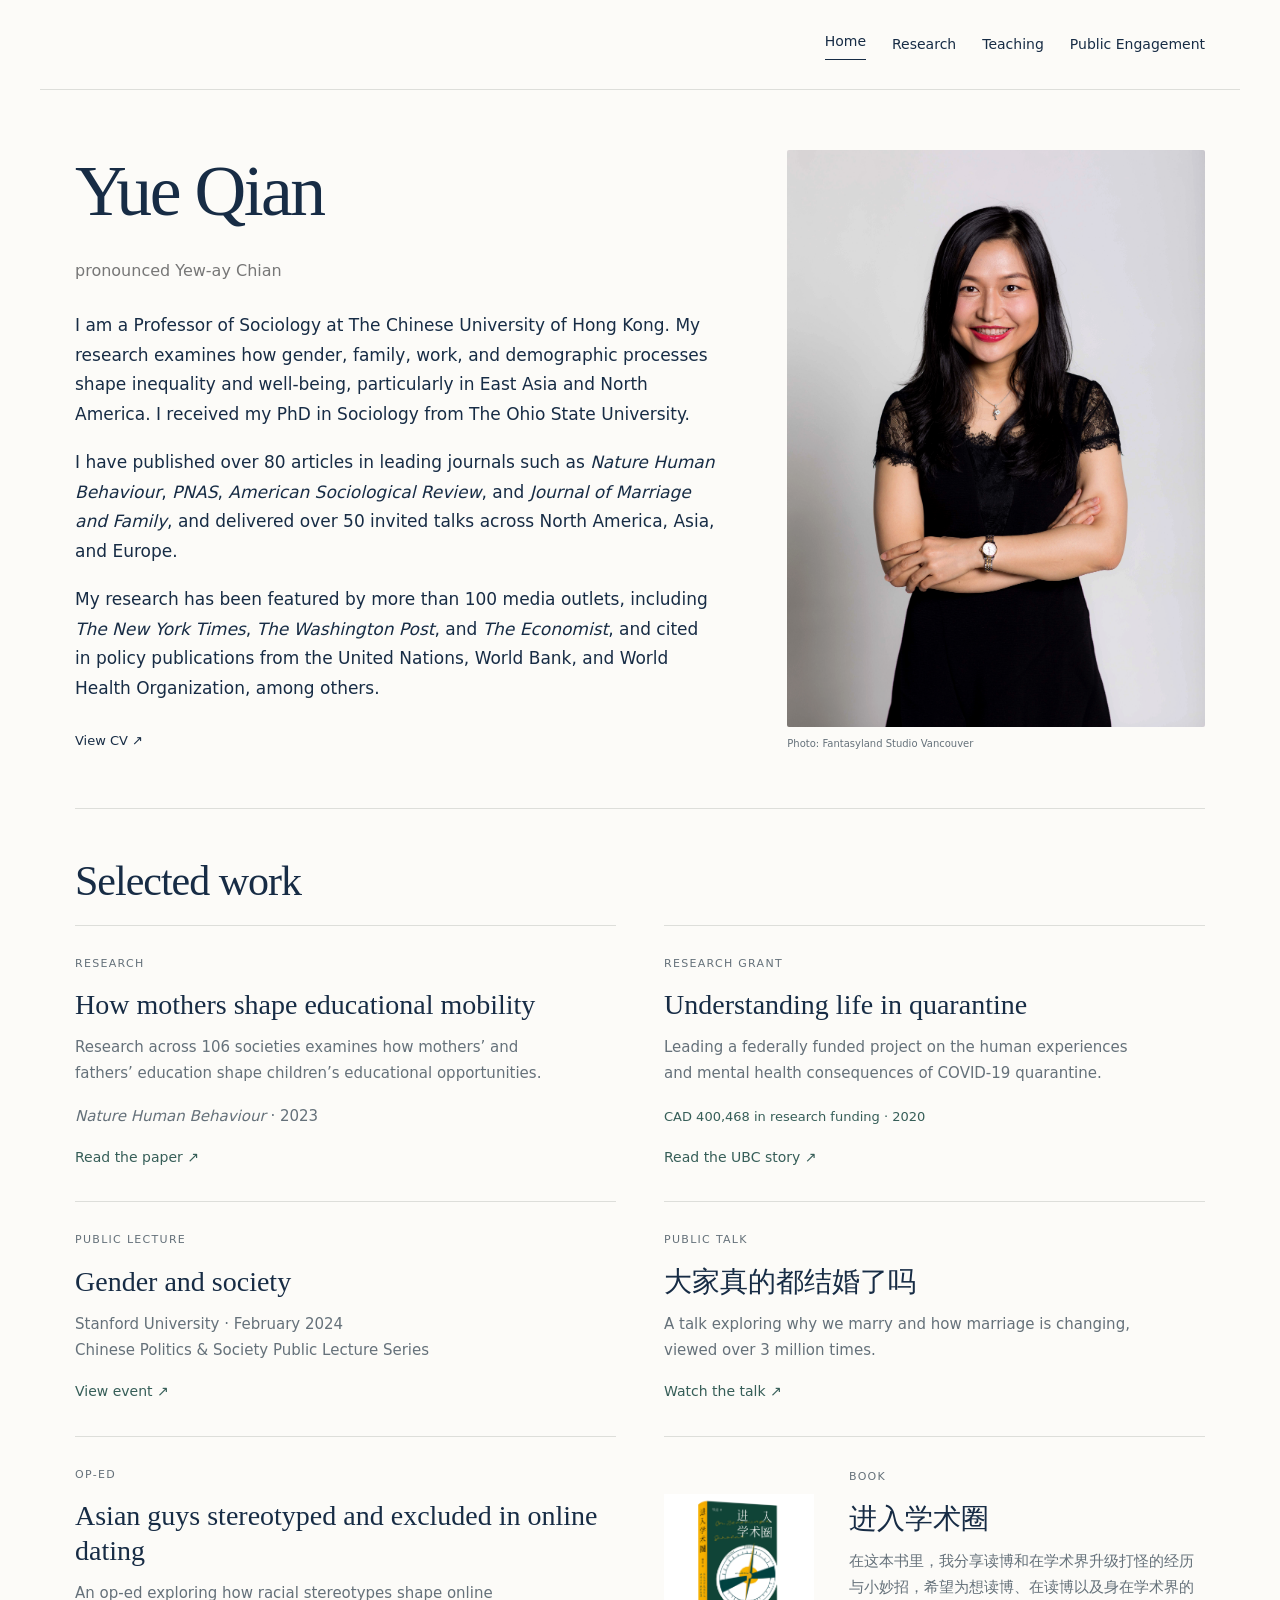
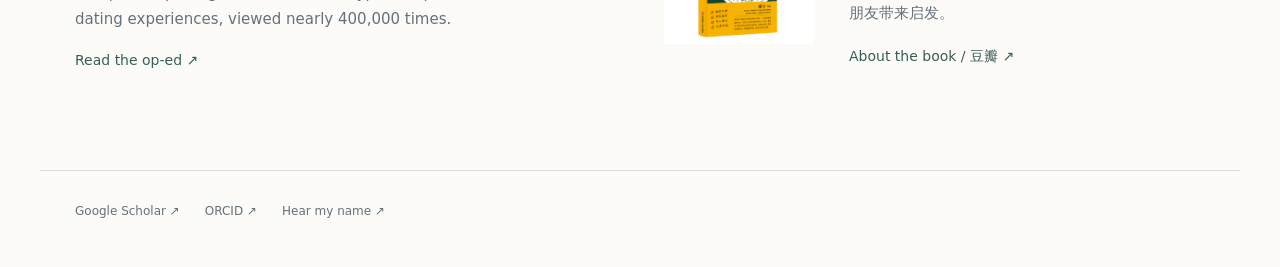
==== index.html @ 0d5edf62 "Change CV link label to View CV" ====
<!doctype html><html lang="en"><head><meta charset="utf-8"><meta name="viewport" content="width=device-width,initial-scale=1"><meta name="description" content="Yue Qian, sociologist at The Chinese University of Hong Kong. Research on gender, family, work, inequality, and well-being."><title>Home · Yue Qian</title><link rel="stylesheet" href="assets/css/style.css?v=20261008-nav"><style>
.hero{padding-top:60px;gap:65px;align-items:start}.landing-bio{font-size:17px;line-height:1.8}.landing-bio .career{color:var(--muted);font-size:15px}.hero .portrait img{height:440px;object-fit:cover;object-position:center 25%}.selected-work{border-top:1px solid var(--line);padding:48px 0 65px}.selected-work>h2{margin-bottom:35px}.work-grid{display:grid;grid-template-columns:1fr 1fr;gap:0 48px}.work{padding:28px 0 32px;border-top:1px solid var(--line);display:flex;flex-direction:column;align-items:start}.work h3{font-size:28px;line-height:1.25;margin:0 0 12px}.work h3 a{text-decoration:none}.work p{color:var(--muted);font-size:15px;max-width:470px;margin-bottom:16px}.work .kind{font-size:11px;letter-spacing:1.3px;text-transform:uppercase;margin-bottom:14px}.work .reach{color:var(--accent);font-size:13px;margin-top:auto;margin-bottom:12px}.work .work-link{font-size:14px;color:var(--accent);text-decoration:none;margin-top:auto}.stanford-photo{width:100%;height:230px;object-fit:cover;object-position:center 35%;margin:0 0 22px}.work-book{grid-column:auto;display:grid;grid-template-columns:150px 1fr;gap:35px;align-items:center}.work-book img{width:150px;height:190px;object-fit:contain}.version-note{font-size:12px;color:var(--muted);margin-bottom:35px}.version-note a{color:var(--accent)}@media(max-width:600px){.work-grid{grid-template-columns:1fr}.work-book{grid-template-columns:100px 1fr;gap:22px}.work-book img{width:100px;height:150px}.hero .portrait img{height:400px}.work h3{font-size:25px}}
/* Align the portrait with the complete introduction on desktop. */
@media(min-width:701px){.hero{align-items:stretch}.hero>div{padding-top:0}.hero h1{margin-top:0}.hero .portrait{display:flex;flex-direction:column;min-height:0}.hero .portrait img{flex:1 1 0;height:0;min-height:440px;max-height:none;width:100%;object-fit:cover;object-position:center 25%}.hero .portrait figcaption{flex:none}}
@media(max-width:700px){.hero{grid-template-columns:1fr;gap:30px}.hero .portrait{max-width:350px}.hero .portrait img{height:auto;max-height:440px;object-fit:cover}}
</style><style>h2.section-title{font-family:Georgia,'Times New Roman',serif;font-weight:400;font-size:clamp(30px,3.3vw,42px)!important;line-height:1.15!important;letter-spacing:-1px;margin:0 0 20px!important;text-transform:none}</style><style>main h1.page-title{font-family:Georgia,'Times New Roman',serif!important;font-weight:400!important;font-size:clamp(46px,5.6vw,78px)!important;line-height:1.15!important;letter-spacing:-2.5px!important;margin:0 0 25px!important}@media(max-width:640px){main h1.page-title{font-size:47px!important;letter-spacing:-1.5px!important}}</style></head><body><a class="skip" href="#main">Skip to content</a><header class="home-header"><nav aria-label="Main navigation"><a href="index.html" aria-current="page">Home</a><a href="research.html">Research</a><a href="teaching.html">Teaching</a><a href="public-sociology.html">Public Engagement</a></nav></header><main id="main"><section class="hero"><div><h1 class="page-title">Yue Qian</h1><p style="color:#777;font-size:1rem;margin-top:0;margin-bottom:1.5rem;">pronounced Yew-ay Chian</p><div class="landing-bio"><p>I am a Professor of Sociology at The Chinese University of Hong Kong. My research examines how gender, family, work, and demographic processes shape inequality and well-being, particularly in East Asia and North America. I received my PhD in Sociology from The Ohio State University.</p><p>I have published over 80 articles in leading journals such as <em>Nature Human Behaviour</em>, <em>PNAS</em>, <em>American Sociological Review</em>, and <em>Journal of Marriage and Family</em>, and delivered over 50 invited talks across North America, Asia, and Europe.</p><p>My research has been featured by more than 100 media outlets, including <em>The New York Times</em>, <em>The Washington Post</em>, and <em>The Economist</em>, and cited in policy publications from the United Nations, World Bank, and World Health Organization, among others.</p></div><div class="profile-links"><a href="assets/documents/cv.pdf?v=ddb2f9f8635e">View CV ↗</a></div></div><figure class="portrait"><img src="assets/images/profile/portrait.jpg?v=20261008" width="500" height="700" alt="Portrait of Yue Qian"><figcaption>Photo: Fantasyland Studio Vancouver</figcaption></figure></section><section class="selected-work" aria-labelledby="selected-work-title"><h2 id="selected-work-title" class="section-title">Selected work</h2><div class="work-grid"><article class="work"><p class="kind">Research</p><h3><a href="https://www.nature.com/articles/s41562-023-01545-5">How mothers shape educational mobility</a></h3><p>Research across 106 societies examines how mothers’ and fathers’ education shape children’s educational opportunities.</p><p><em>Nature Human Behaviour</em> · 2023</p><a class="work-link" href="https://www.nature.com/articles/s41562-023-01545-5">Read the paper ↗</a></article><article class="work"><p class="kind">Research grant</p><h3>Understanding life in quarantine</h3><p>Leading a federally funded project on the human experiences and mental health consequences of COVID-19 quarantine.</p><p class="reach">CAD 400,468 in research funding · 2020</p><a class="work-link" href="https://news.ubc.ca/2020/03/ubc-researchers-get-funding-to-help-in-global-response-to-covid-19/">Read the UBC story ↗</a></article><article class="work"><p class="kind">Public lecture</p><h3>Gender and society</h3><p>Stanford University · February 2024<br>Chinese Politics &amp; Society Public Lecture Series</p><a class="work-link" href="https://sccei.fsi.stanford.edu/events/gender-and-society-part-chinese-politics-society-public-lecture-series">View event ↗</a></article><article class="work"><p class="kind">Public talk</p><h3 lang="zh">大家真的都结婚了吗</h3><p>A talk exploring why we marry and how marriage is changing, viewed over 3 million times.</p><a class="work-link" href="https://v.qq.com/x/page/u06420a0l9p.html">Watch the talk ↗</a></article><article class="work"><p class="kind">Op-ed</p><h3><a href="https://theconversation.com/asian-guys-stereotyped-and-excluded-in-online-dating-130855">Asian guys stereotyped and excluded in online dating</a></h3><p>An op-ed exploring how racial stereotypes shape online dating experiences, viewed nearly 400,000 times.</p><a class="work-link" href="https://theconversation.com/asian-guys-stereotyped-and-excluded-in-online-dating-130855">Read the op-ed ↗</a></article><article class="work work-book"><img src="assets/images/book/book-cover.jpg" alt="Cover of 进入学术圈" width="2598" height="2598"><div><p class="kind">Book</p><h3 lang="zh">进入学术圈</h3><p lang="zh">在这本书里，我分享读博和在学术界升级打怪的经历与小妙招，希望为想读博、在读博以及身在学术界的朋友带来启发。</p><a class="work-link" href="https://book.douban.com/subject/37821623/">About the book / 豆瓣 ↗</a></div></article></div></section></main><footer><div><a href="https://scholar.google.com/citations?user=iR2fdtQAAAAJ&hl=en">Google Scholar ↗</a><a href="https://orcid.org/0000-0003-2120-5403">ORCID ↗</a><a href="https://namedrop.io/yueqian">Hear my name ↗</a></div></footer></body></html>
---- assets/css/style.css ----
:root{--ink:#172c45;--muted:#65717a;--line:#dddeda;--paper:#fcfbf8;--cream:#f1eee6;--accent:#365e58}*{box-sizing:border-box}html{scroll-behavior:smooth;scroll-padding-top:35px}body{margin:0;background:var(--paper);color:var(--ink);font:16px/1.75 system-ui,-apple-system,BlinkMacSystemFont,'Segoe UI',sans-serif}a{color:inherit;text-underline-offset:5px;text-decoration-thickness:1px}a:hover{color:var(--accent)}a:focus-visible{outline:2px solid var(--accent);outline-offset:5px}h1,h2,h3,.wordmark,.footer-name{font-family:Georgia,'Times New Roman',serif;font-weight:400;line-height:1.15}h1{font-size:clamp(46px,5.6vw,78px);letter-spacing:-2.5px;margin:14px 0 25px}h2{font-size:clamp(30px,3.3vw,42px);letter-spacing:-1px;margin:0 0 20px}h3{font-size:25px;margin:0 0 15px}p{margin:0 0 20px}header,main,footer{max-width:1200px;margin:auto}header{display:flex;align-items:center;justify-content:space-between;gap:30px;padding:27px 35px;border-bottom:1px solid var(--line)}.wordmark{font-size:30px;text-decoration:none;white-space:nowrap}.wordmark span{font:12px system-ui;margin-left:14px;color:var(--muted)}nav{display:flex;gap:26px;flex-wrap:wrap}nav a{font-size:14px;text-decoration:none;position:relative}nav a[aria-current]{border-bottom:1px solid var(--ink);padding-bottom:6px}main{padding:0 35px}.eyebrow{text-transform:uppercase;letter-spacing:2px;font-size:11px;color:var(--muted);margin-bottom:16px}.hero{display:grid;grid-template-columns:1.55fr 1fr;gap:75px;align-items:center;padding:76px 0 55px}.hero h1{font-size:clamp(65px,7vw,100px);margin:12px 0 18px}.role{font:23px/1.4 Georgia,serif;margin:0 0 26px}.lede{font-size:20px;line-height:1.65;color:#42525e}.actions{display:flex;flex-wrap:wrap;gap:14px;margin:26px 0}.button{display:inline-block;text-decoration:none;border:1px solid var(--ink);padding:10px 21px;border-radius:2px;font-size:14px}.primary{background:var(--ink);color:white}.primary:hover{background:var(--accent);color:white;border-color:var(--accent)}.profile-links{display:flex;gap:22px;flex-wrap:wrap;font-size:13px}.profile-links a{text-decoration:none}.portrait{margin:0}.portrait img{display:block;width:100%;height:auto;max-height:520px;object-fit:cover;object-position:center 20%;border-radius:2px}.portrait figcaption{color:var(--muted);font-size:10px;margin-top:8px}.rule-label{border-top:1px solid var(--line);text-align:center;padding-top:19px;font-size:12px;letter-spacing:1.5px;color:var(--muted)}.section{padding:66px 0}.section-heading{display:flex;align-items:end;justify-content:space-between;gap:25px;margin-bottom:33px}.section-heading h2{margin:0}.section-heading>a{font-size:13px;text-decoration:none}.themes-grid{display:grid;grid-template-columns:repeat(2,1fr);gap:0 45px}.theme-card{display:block;text-decoration:none;padding:30px 0;border-top:1px solid var(--line)}.theme-card h3{font-size:27px;max-width:430px}.theme-card p{color:var(--muted);font-size:15px;max-width:450px}.number{display:block;font-size:11px;color:var(--accent);letter-spacing:2px;margin-bottom:16px}.small-link{display:inline-block;font-size:13px;text-decoration:none;border-bottom:1px solid transparent}.small-link:hover{border-color:var(--accent)}.book-feature{display:grid;grid-template-columns:220px 1fr;gap:60px;background:var(--cream);padding:44px 50px;align-items:center}.book-feature img{width:100%;height:290px;object-fit:contain}.book-feature p{max-width:640px}.book-feature h2{font-size:42px}.max-text{max-width:810px}.page-intro{padding:70px 0 55px}.page-intro .lede{max-width:870px}.jump-links{margin-top:30px;padding-top:24px;border-top:1px solid var(--line);gap:12px 24px}.jump-links a{font-size:12px}.research-row{display:grid;grid-template-columns:0.9fr 1.65fr;gap:75px;padding:48px 0;border-top:1px solid var(--line)}.research-row h2{font-size:34px}.research-row>div>p{color:var(--muted);font-size:15px}.paper{padding:0 0 24px;margin-bottom:24px;border-bottom:1px solid var(--line)}.paper:last-child{margin-bottom:0}.paper h3{font-size:21px;line-height:1.35;margin:0 0 9px}.paper h3 a{text-decoration:none}.authors{font-size:12px;color:var(--muted);margin-bottom:5px}.citation{font-size:13px;margin:0 0 8px}.citation span{color:var(--muted)}.callout{padding:38px;background:var(--cream);margin:25px 0 65px}.year-row{display:grid;grid-template-columns:150px 1fr;gap:40px;border-top:1px solid var(--line);padding:35px 0}.year-row h2{font-size:32px}.book-hero{display:grid;grid-template-columns:300px 1fr;gap:85px;align-items:center;padding:75px 0}.book-hero figure{margin:0;background:var(--cream);padding:25px}.book-hero img{width:100%;display:block}.about-row{display:grid;grid-template-columns:0.8fr 1.5fr;gap:75px;align-items:start;padding-bottom:25px}.note{font-size:12px;color:var(--muted)}footer{padding:30px 35px 45px;border-top:1px solid var(--line);display:flex;justify-content:space-between;gap:30px;font-size:12px;color:var(--muted)}.footer-name{font-size:23px;color:var(--ink)}.footer-name span{display:block;font:11px/1.5 system-ui;margin-top:8px}footer>div:last-child{display:flex;gap:25px;align-items:center;flex-wrap:wrap}footer a{text-decoration:none}.skip{position:absolute;left:20px;top:-60px;background:var(--ink);color:white;padding:10px;z-index:5}.skip:focus{top:10px}@media(max-width:850px){header{flex-direction:column;align-items:start;padding:22px 24px;gap:20px}nav{gap:20px}main{padding:0 24px}.hero{gap:35px;padding-top:48px}.hero h1{font-size:66px}.hero .role{font-size:19px}.lede{font-size:18px}.research-row{gap:35px;grid-template-columns:0.85fr 1.5fr}.research-row h2{font-size:28px}.book-hero{gap:35px;grid-template-columns:220px 1fr}.about-row{gap:35px}.book-feature{padding:30px;gap:30px;grid-template-columns:170px 1fr}}@media(max-width:600px){header{padding:20px}nav{gap:14px 20px}nav a{font-size:13px}main{padding:0 20px}.hero{grid-template-columns:1fr;gap:30px;padding:40px 0}.hero h1{font-size:72px}.portrait{max-width:350px}.hero .portrait img{max-height:420px}.themes-grid{grid-template-columns:1fr}.section{padding:45px 0}.section-heading{align-items:start;flex-direction:column}.book-feature{grid-template-columns:1fr;padding:28px;gap:24px}.book-feature img{width:170px;height:235px}.research-row{grid-template-columns:1fr;gap:24px;padding:35px 0}.research-row h2{font-size:31px}.page-intro{padding:42px 0}h1{font-size:47px;letter-spacing:-1.5px}.jump-links{flex-direction:column}.year-row{grid-template-columns:1fr;gap:10px}.book-hero{grid-template-columns:1fr;padding:45px 0;gap:35px}.book-hero figure{max-width:240px}.about-row{grid-template-columns:1fr;gap:35px}footer{flex-direction:column;padding:25px 20px}.callout{padding:26px}.button{padding:10px 16px}}
@media(prefers-reduced-motion:reduce){html{scroll-behavior:auto}}

/* Public Sociology */
.public-intro{padding:70px 0 50px}.public-intro h1{font-size:clamp(48px,5.8vw,80px)}.public-highlights{padding:28px 0 60px}.highlight-grid{display:grid;grid-template-columns:repeat(3,1fr);gap:28px}.highlight{border-top:2px solid var(--accent);padding:24px 0 0}.highlight h3{font-size:30px;line-height:1.15}.highlight p:not(.eyebrow){color:var(--muted);font-size:15px}.highlight .item-date{font-size:11px!important;margin-top:20px}.public-row{display:grid;grid-template-columns:0.9fr 1.65fr;gap:75px;padding:50px 0;border-top:1px solid var(--line)}.public-row>div>p{color:var(--muted);font-size:15px}.public-row .paper .eyebrow,.chinese-feature .eyebrow{font-size:10px}.public-row .paper p:not(.eyebrow):not(.authors){font-size:14px;color:var(--muted)}.chinese-feature{background:var(--cream);padding:42px;display:grid;grid-template-columns:1fr 1.25fr;gap:65px;margin:20px 0 50px}.chinese-feature h2{font-size:34px}.chinese-feature>div>p{font-size:15px}.recognition{border-top:1px solid var(--line);border-bottom:1px solid var(--line);padding:32px 0}.recognition h2{font-size:29px}.recognition p{margin-bottom:12px}.archive{margin-top:30px}.archive-group{border-top:1px solid var(--line)}.archive-group:last-child{border-bottom:1px solid var(--line)}.archive-group summary{cursor:pointer;padding:20px 0;display:flex;justify-content:space-between;gap:20px;list-style:none;font-size:17px}.archive-group summary::-webkit-details-marker{display:none}.expand{font-size:23px;color:var(--accent)}details[open] .expand{transform:rotate(45deg)}.archive-content{max-width:930px;padding:5px 0 28px;color:#42525e;font-size:14px;line-height:1.8;overflow-wrap:anywhere}.archive-content ul,.archive-content ol{padding-left:23px}.archive-content li{margin-bottom:15px}.archive-content a{text-decoration:underline}.archive-content p{margin-bottom:20px}.archive-group summary:focus-visible{outline:2px solid var(--accent);outline-offset:3px}@media(max-width:850px){.highlight-grid{gap:20px}.highlight h3{font-size:25px}.public-row{gap:35px}.chinese-feature{gap:35px;padding:28px}}@media(max-width:600px){.public-intro{padding:42px 0}.public-intro h1{font-size:46px}.highlight-grid,.public-row,.chinese-feature{grid-template-columns:1fr}.highlight-grid{gap:30px}.public-row{padding:35px 0;gap:22px}.chinese-feature{gap:25px;margin-bottom:35px}.public-row h2{font-size:32px}.archive-group summary{font-size:16px}.archive-content{font-size:13px}}

.engagement-intro{padding:64px 0 0}.engagement-intro h1{margin-bottom:20px}.engagement-intro .lede{max-width:700px}.book-hero h2{font-size:clamp(2.4rem,5vw,4.5rem);line-height:1.15;margin:16px 0 24px}

.book-coverage{margin-top:28px;padding-top:20px;border-top:1px solid #deded8}.book-coverage h3{font-family:inherit;font-size:14px;letter-spacing:.05em;margin:0 0 10px}.book-coverage p{font-size:14px;line-height:2;margin:0}.book-coverage a{text-underline-offset:4px}

.resource-entry{padding:18px 0;border-bottom:1px solid var(--line)}.resource-entry:last-child{border-bottom:0}.citation-image{display:block;width:100%;max-width:760px;height:auto;margin-bottom:18px}.research-figure{margin:24px 0}.research-figure img{display:block;max-width:100%;height:auto;max-height:740px;object-fit:contain;background:white}.research-figure figcaption{font-size:12px;line-height:1.6;margin-top:12px;color:var(--muted)}.resource-note{margin-top:28px;font-size:14px}

.landing-bio{max-width:640px;margin:26px 0}.landing-bio p{font-size:17px;line-height:1.75;margin:0 0 18px}.landing-bio .personal{font-size:15px;color:var(--muted)}

.home-recognition{border-top:1px solid var(--line);padding-top:42px}.home-recognition h2{font-size:36px}.recognition-grid{display:grid;grid-template-columns:1fr 1fr;gap:60px;margin-top:26px}.recognition-grid h3{font-family:inherit;font-size:16px;font-weight:600;margin:0 0 12px}.recognition-grid p,.recognition-grid li{font-size:15px;line-height:1.8;color:var(--muted)}.recognition-grid ul{padding-left:19px;margin:0}.recognition-grid p+h3{margin-top:26px}@media(max-width:600px){.recognition-grid{grid-template-columns:1fr;gap:28px}.home-recognition h2{font-size:30px}}

.theme-overview{display:grid;grid-template-columns:45px 1fr 1.2fr;gap:30px;border-top:1px solid var(--line);padding:32px 0;align-items:start}.theme-overview h2{font-size:28px;line-height:1.25;margin:0}.theme-overview p{margin:0;font-size:16px;color:var(--muted);line-height:1.7}.theme-overview .eyebrow{font-size:11px;padding-top:6px;color:var(--accent)}.research-publications-link{padding:12px 0 30px}@media(max-width:600px){.theme-overview{grid-template-columns:30px 1fr;gap:14px;padding:26px 0}.theme-overview h2{font-size:25px}.theme-overview>p:last-child{grid-column:2}.theme-overview>p:last-child{font-size:15px}}

.theme-papers{grid-column:2 / -1;border-top:0!important;border-bottom:0!important}.theme-papers summary{padding:4px 0;font-size:14px;color:var(--accent)}.theme-papers .archive-content{max-width:none;padding-top:20px}.theme-papers .paper h3{font-size:21px}.theme-papers .paper{padding:20px 0}.theme-papers .paper:first-child{padding-top:0}@media(max-width:600px){.theme-papers{grid-column:2}.theme-papers .paper h3{font-size:19px}}

.record-intro{max-width:850px;font-size:14px;color:var(--muted);margin:0 0 20px;line-height:1.7}.publication-kind{font-size:11px!important;color:var(--accent);margin-top:7px}.related-heading{font-size:22px;margin:35px 0 20px;padding-top:25px;border-top:1px solid var(--line)}

/* Shared main title typography across every page. */
main h1, main .hero h1, main .public-intro h1, main .engagement-intro h1{
  font-family:Georgia,'Times New Roman',serif;
  font-weight:400;
  font-size:clamp(46px,5.6vw,78px);
  line-height:1.15;
  letter-spacing:-2.5px;
  margin:14px 0 25px;
}
@media(max-width:640px){
  main h1, main .hero h1, main .public-intro h1, main .engagement-intro h1{font-size:47px;letter-spacing:-1.5px}
}

.home-header nav{margin-left:auto}
@media(max-width:850px){.home-header nav{margin-left:0}}

.home-header nav{min-height:34.5px;align-items:center}
@media(max-width:850px){.home-header nav{min-height:0}}

/* Research themes without number labels. */
.research-themes .theme-overview{grid-template-columns:minmax(0,1fr) minmax(0,1.2fr);column-gap:48px;row-gap:22px;padding:32px 0}
.research-themes .theme-overview>h2{grid-column:1;grid-row:1}
.research-themes .theme-overview>p{grid-column:2;grid-row:1;margin:0;max-width:560px}
.research-themes .theme-papers{grid-column:1 / -1;grid-row:2;min-width:0}
@media(max-width:700px){
 .research-themes .theme-overview{grid-template-columns:minmax(0,1fr);gap:14px;padding:28px 0}
 .research-themes .theme-overview>h2{grid-column:1;grid-row:1}
 .research-themes .theme-overview>p{grid-column:1;grid-row:2;font-size:15px}
 .research-themes .theme-papers{grid-column:1;grid-row:3}
}
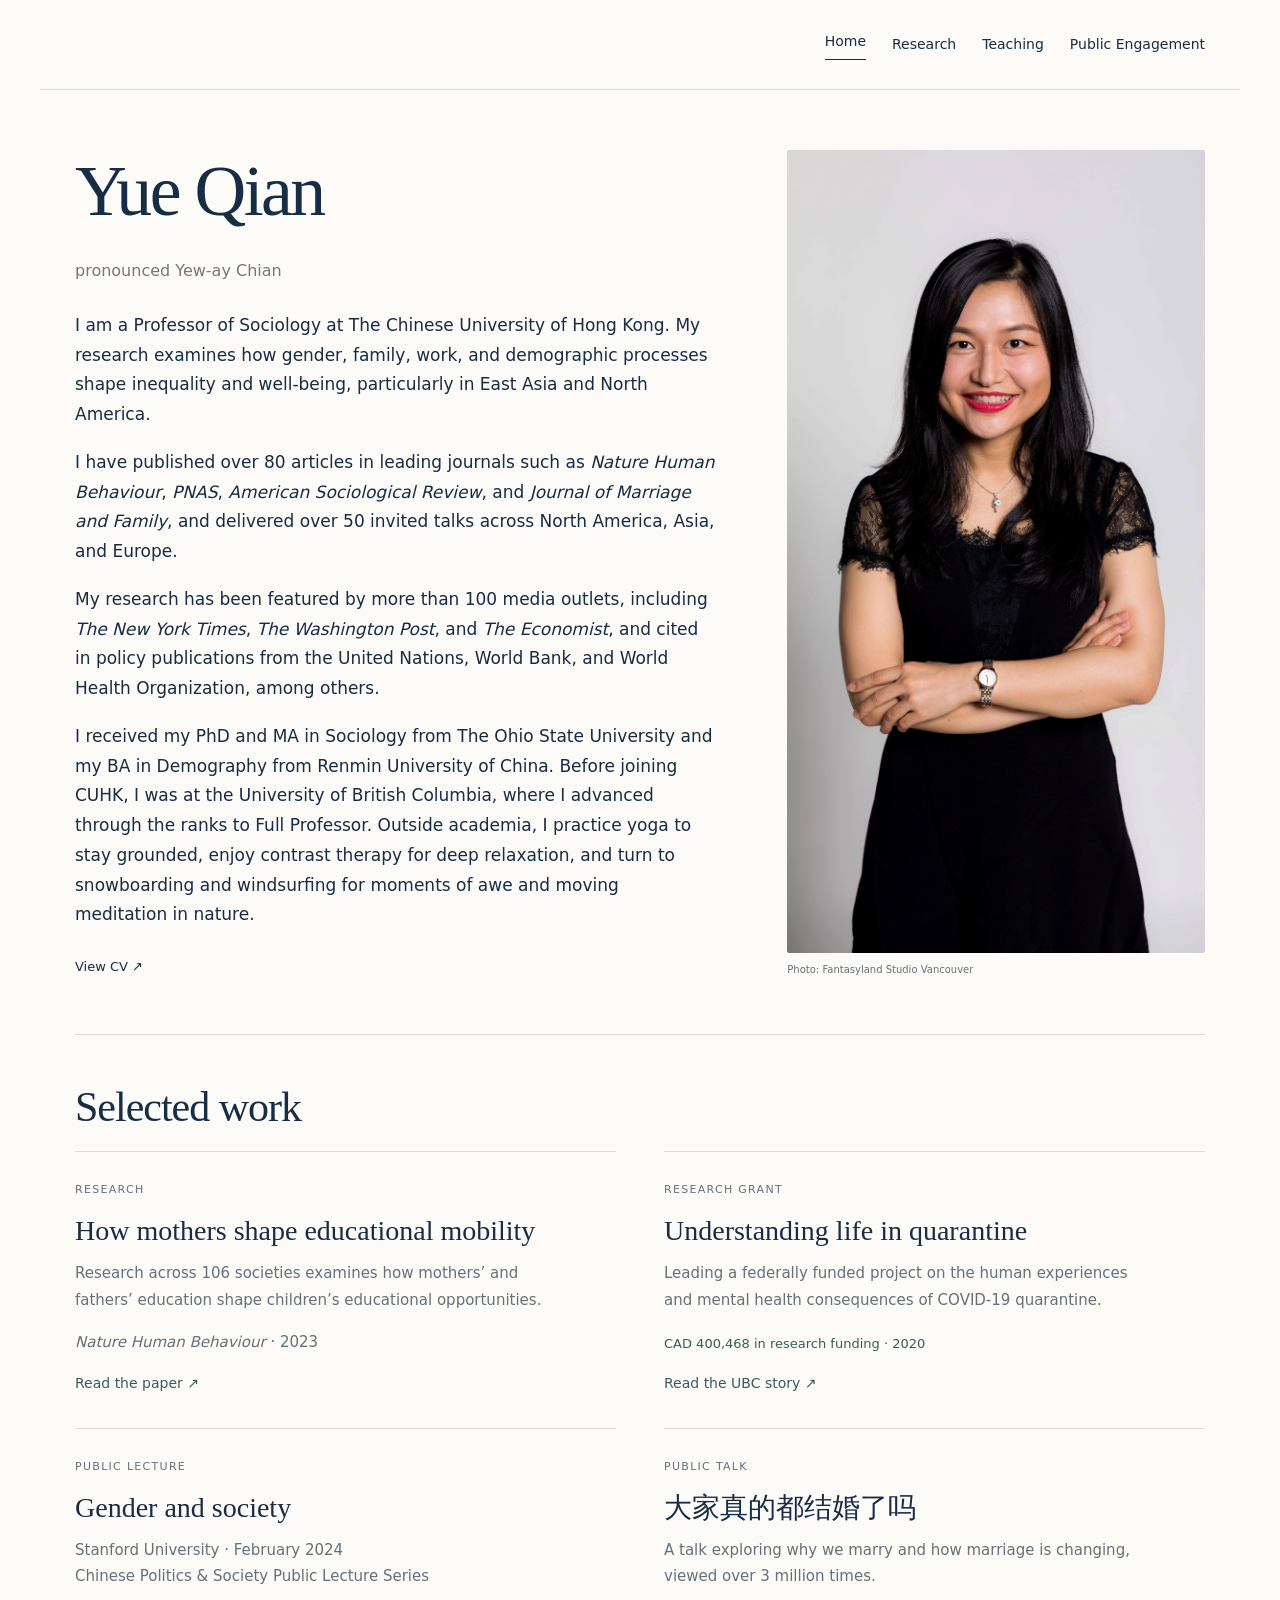
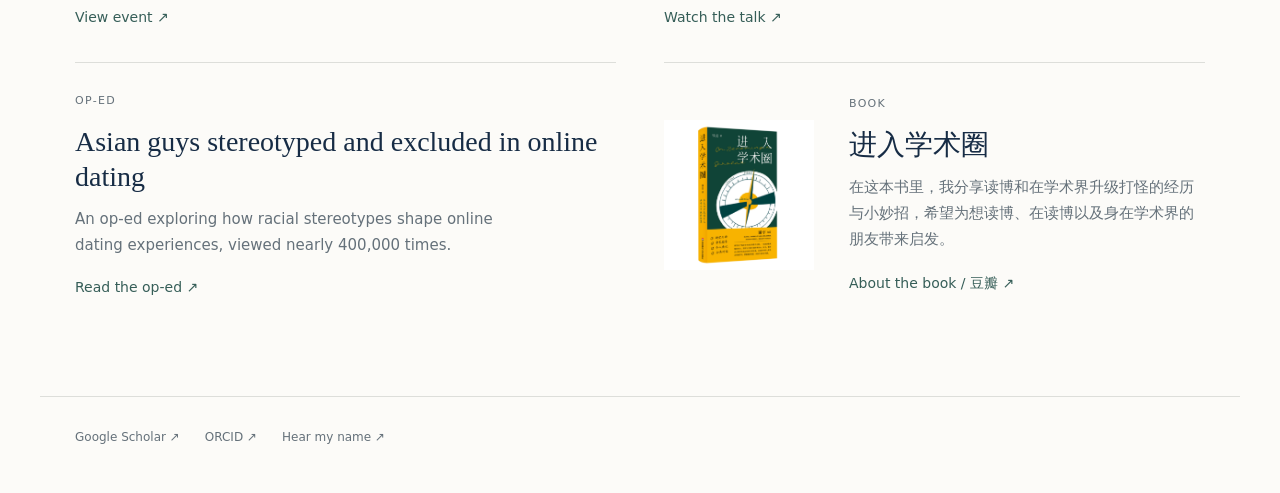
==== commit 8e239f05: "Add education career and personal interests to bio" ====
--- a/index.html
+++ b/index.html
@@ -3,4 +3,4 @@
 /* Align the portrait with the complete introduction on desktop. */
 @media(min-width:701px){.hero{align-items:stretch}.hero>div{padding-top:0}.hero h1{margin-top:0}.hero .portrait{display:flex;flex-direction:column;min-height:0}.hero .portrait img{flex:1 1 0;height:0;min-height:440px;max-height:none;width:100%;object-fit:cover;object-position:center 25%}.hero .portrait figcaption{flex:none}}
 @media(max-width:700px){.hero{grid-template-columns:1fr;gap:30px}.hero .portrait{max-width:350px}.hero .portrait img{height:auto;max-height:440px;object-fit:cover}}
-</style><style>h2.section-title{font-family:Georgia,'Times New Roman',serif;font-weight:400;font-size:clamp(30px,3.3vw,42px)!important;line-height:1.15!important;letter-spacing:-1px;margin:0 0 20px!important;text-transform:none}</style><style>main h1.page-title{font-family:Georgia,'Times New Roman',serif!important;font-weight:400!important;font-size:clamp(46px,5.6vw,78px)!important;line-height:1.15!important;letter-spacing:-2.5px!important;margin:0 0 25px!important}@media(max-width:640px){main h1.page-title{font-size:47px!important;letter-spacing:-1.5px!important}}</style></head><body><a class="skip" href="#main">Skip to content</a><header class="home-header"><nav aria-label="Main navigation"><a href="index.html" aria-current="page">Home</a><a href="research.html">Research</a><a href="teaching.html">Teaching</a><a href="public-sociology.html">Public Engagement</a></nav></header><main id="main"><section class="hero"><div><h1 class="page-title">Yue Qian</h1><p style="color:#777;font-size:1rem;margin-top:0;margin-bottom:1.5rem;">pronounced Yew-ay Chian</p><div class="landing-bio"><p>I am a Professor of Sociology at The Chinese University of Hong Kong. My research examines how gender, family, work, and demographic processes shape inequality and well-being, particularly in East Asia and North America. I received my PhD in Sociology from The Ohio State University.</p><p>I have published over 80 articles in leading journals such as <em>Nature Human Behaviour</em>, <em>PNAS</em>, <em>American Sociological Review</em>, and <em>Journal of Marriage and Family</em>, and delivered over 50 invited talks across North America, Asia, and Europe.</p><p>My research has been featured by more than 100 media outlets, including <em>The New York Times</em>, <em>The Washington Post</em>, and <em>The Economist</em>, and cited in policy publications from the United Nations, World Bank, and World Health Organization, among others.</p></div><div class="profile-links"><a href="assets/documents/cv.pdf?v=ddb2f9f8635e">View CV ↗</a></div></div><figure class="portrait"><img src="assets/images/profile/portrait.jpg?v=20261008" width="500" height="700" alt="Portrait of Yue Qian"><figcaption>Photo: Fantasyland Studio Vancouver</figcaption></figure></section><section class="selected-work" aria-labelledby="selected-work-title"><h2 id="selected-work-title" class="section-title">Selected work</h2><div class="work-grid"><article class="work"><p class="kind">Research</p><h3><a href="https://www.nature.com/articles/s41562-023-01545-5">How mothers shape educational mobility</a></h3><p>Research across 106 societies examines how mothers’ and fathers’ education shape children’s educational opportunities.</p><p><em>Nature Human Behaviour</em> · 2023</p><a class="work-link" href="https://www.nature.com/articles/s41562-023-01545-5">Read the paper ↗</a></article><article class="work"><p class="kind">Research grant</p><h3>Understanding life in quarantine</h3><p>Leading a federally funded project on the human experiences and mental health consequences of COVID-19 quarantine.</p><p class="reach">CAD 400,468 in research funding · 2020</p><a class="work-link" href="https://news.ubc.ca/2020/03/ubc-researchers-get-funding-to-help-in-global-response-to-covid-19/">Read the UBC story ↗</a></article><article class="work"><p class="kind">Public lecture</p><h3>Gender and society</h3><p>Stanford University · February 2024<br>Chinese Politics &amp; Society Public Lecture Series</p><a class="work-link" href="https://sccei.fsi.stanford.edu/events/gender-and-society-part-chinese-politics-society-public-lecture-series">View event ↗</a></article><article class="work"><p class="kind">Public talk</p><h3 lang="zh">大家真的都结婚了吗</h3><p>A talk exploring why we marry and how marriage is changing, viewed over 3 million times.</p><a class="work-link" href="https://v.qq.com/x/page/u06420a0l9p.html">Watch the talk ↗</a></article><article class="work"><p class="kind">Op-ed</p><h3><a href="https://theconversation.com/asian-guys-stereotyped-and-excluded-in-online-dating-130855">Asian guys stereotyped and excluded in online dating</a></h3><p>An op-ed exploring how racial stereotypes shape online dating experiences, viewed nearly 400,000 times.</p><a class="work-link" href="https://theconversation.com/asian-guys-stereotyped-and-excluded-in-online-dating-130855">Read the op-ed ↗</a></article><article class="work work-book"><img src="assets/images/book/book-cover.jpg" alt="Cover of 进入学术圈" width="2598" height="2598"><div><p class="kind">Book</p><h3 lang="zh">进入学术圈</h3><p lang="zh">在这本书里，我分享读博和在学术界升级打怪的经历与小妙招，希望为想读博、在读博以及身在学术界的朋友带来启发。</p><a class="work-link" href="https://book.douban.com/subject/37821623/">About the book / 豆瓣 ↗</a></div></article></div></section></main><footer><div><a href="https://scholar.google.com/citations?user=iR2fdtQAAAAJ&hl=en">Google Scholar ↗</a><a href="https://orcid.org/0000-0003-2120-5403">ORCID ↗</a><a href="https://namedrop.io/yueqian">Hear my name ↗</a></div></footer></body></html>+</style><style>h2.section-title{font-family:Georgia,'Times New Roman',serif;font-weight:400;font-size:clamp(30px,3.3vw,42px)!important;line-height:1.15!important;letter-spacing:-1px;margin:0 0 20px!important;text-transform:none}</style><style>main h1.page-title{font-family:Georgia,'Times New Roman',serif!important;font-weight:400!important;font-size:clamp(46px,5.6vw,78px)!important;line-height:1.15!important;letter-spacing:-2.5px!important;margin:0 0 25px!important}@media(max-width:640px){main h1.page-title{font-size:47px!important;letter-spacing:-1.5px!important}}</style></head><body><a class="skip" href="#main">Skip to content</a><header class="home-header"><nav aria-label="Main navigation"><a href="index.html" aria-current="page">Home</a><a href="research.html">Research</a><a href="teaching.html">Teaching</a><a href="public-sociology.html">Public Engagement</a></nav></header><main id="main"><section class="hero"><div><h1 class="page-title">Yue Qian</h1><p style="color:#777;font-size:1rem;margin-top:0;margin-bottom:1.5rem;">pronounced Yew-ay Chian</p><div class="landing-bio"><p>I am a Professor of Sociology at The Chinese University of Hong Kong. My research examines how gender, family, work, and demographic processes shape inequality and well-being, particularly in East Asia and North America.</p><p>I have published over 80 articles in leading journals such as <em>Nature Human Behaviour</em>, <em>PNAS</em>, <em>American Sociological Review</em>, and <em>Journal of Marriage and Family</em>, and delivered over 50 invited talks across North America, Asia, and Europe.</p><p>My research has been featured by more than 100 media outlets, including <em>The New York Times</em>, <em>The Washington Post</em>, and <em>The Economist</em>, and cited in policy publications from the United Nations, World Bank, and World Health Organization, among others.</p><p>I received my PhD and MA in Sociology from The Ohio State University and my BA in Demography from Renmin University of China. Before joining CUHK, I was at the University of British Columbia, where I advanced through the ranks to Full Professor. Outside academia, I practice yoga to stay grounded, enjoy contrast therapy for deep relaxation, and turn to snowboarding and windsurfing for moments of awe and moving meditation in nature.</p></div><div class="profile-links"><a href="assets/documents/cv.pdf?v=ddb2f9f8635e">View CV ↗</a></div></div><figure class="portrait"><img src="assets/images/profile/portrait.jpg?v=20261008" width="500" height="700" alt="Portrait of Yue Qian"><figcaption>Photo: Fantasyland Studio Vancouver</figcaption></figure></section><section class="selected-work" aria-labelledby="selected-work-title"><h2 id="selected-work-title" class="section-title">Selected work</h2><div class="work-grid"><article class="work"><p class="kind">Research</p><h3><a href="https://www.nature.com/articles/s41562-023-01545-5">How mothers shape educational mobility</a></h3><p>Research across 106 societies examines how mothers’ and fathers’ education shape children’s educational opportunities.</p><p><em>Nature Human Behaviour</em> · 2023</p><a class="work-link" href="https://www.nature.com/articles/s41562-023-01545-5">Read the paper ↗</a></article><article class="work"><p class="kind">Research grant</p><h3>Understanding life in quarantine</h3><p>Leading a federally funded project on the human experiences and mental health consequences of COVID-19 quarantine.</p><p class="reach">CAD 400,468 in research funding · 2020</p><a class="work-link" href="https://news.ubc.ca/2020/03/ubc-researchers-get-funding-to-help-in-global-response-to-covid-19/">Read the UBC story ↗</a></article><article class="work"><p class="kind">Public lecture</p><h3>Gender and society</h3><p>Stanford University · February 2024<br>Chinese Politics &amp; Society Public Lecture Series</p><a class="work-link" href="https://sccei.fsi.stanford.edu/events/gender-and-society-part-chinese-politics-society-public-lecture-series">View event ↗</a></article><article class="work"><p class="kind">Public talk</p><h3 lang="zh">大家真的都结婚了吗</h3><p>A talk exploring why we marry and how marriage is changing, viewed over 3 million times.</p><a class="work-link" href="https://v.qq.com/x/page/u06420a0l9p.html">Watch the talk ↗</a></article><article class="work"><p class="kind">Op-ed</p><h3><a href="https://theconversation.com/asian-guys-stereotyped-and-excluded-in-online-dating-130855">Asian guys stereotyped and excluded in online dating</a></h3><p>An op-ed exploring how racial stereotypes shape online dating experiences, viewed nearly 400,000 times.</p><a class="work-link" href="https://theconversation.com/asian-guys-stereotyped-and-excluded-in-online-dating-130855">Read the op-ed ↗</a></article><article class="work work-book"><img src="assets/images/book/book-cover.jpg" alt="Cover of 进入学术圈" width="2598" height="2598"><div><p class="kind">Book</p><h3 lang="zh">进入学术圈</h3><p lang="zh">在这本书里，我分享读博和在学术界升级打怪的经历与小妙招，希望为想读博、在读博以及身在学术界的朋友带来启发。</p><a class="work-link" href="https://book.douban.com/subject/37821623/">About the book / 豆瓣 ↗</a></div></article></div></section></main><footer><div><a href="https://scholar.google.com/citations?user=iR2fdtQAAAAJ&hl=en">Google Scholar ↗</a><a href="https://orcid.org/0000-0003-2120-5403">ORCID ↗</a><a href="https://namedrop.io/yueqian">Hear my name ↗</a></div></footer></body></html>
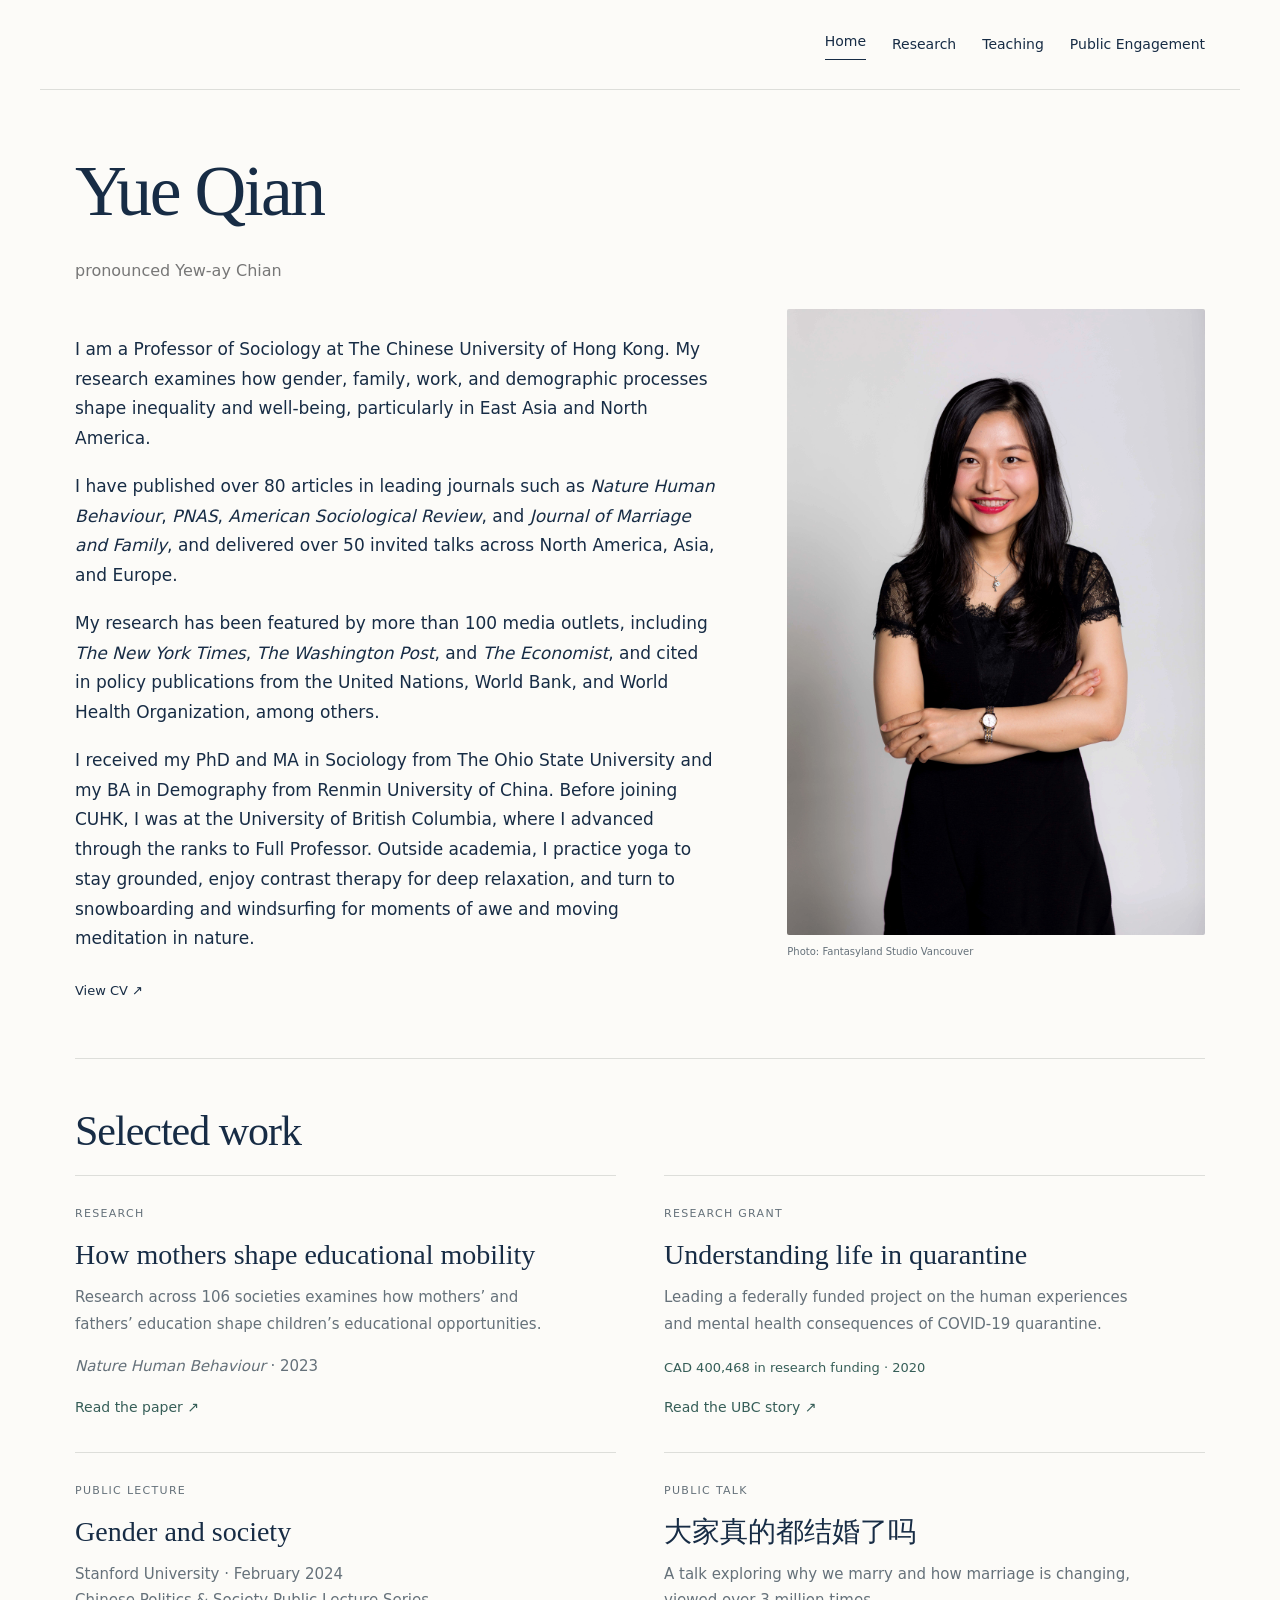
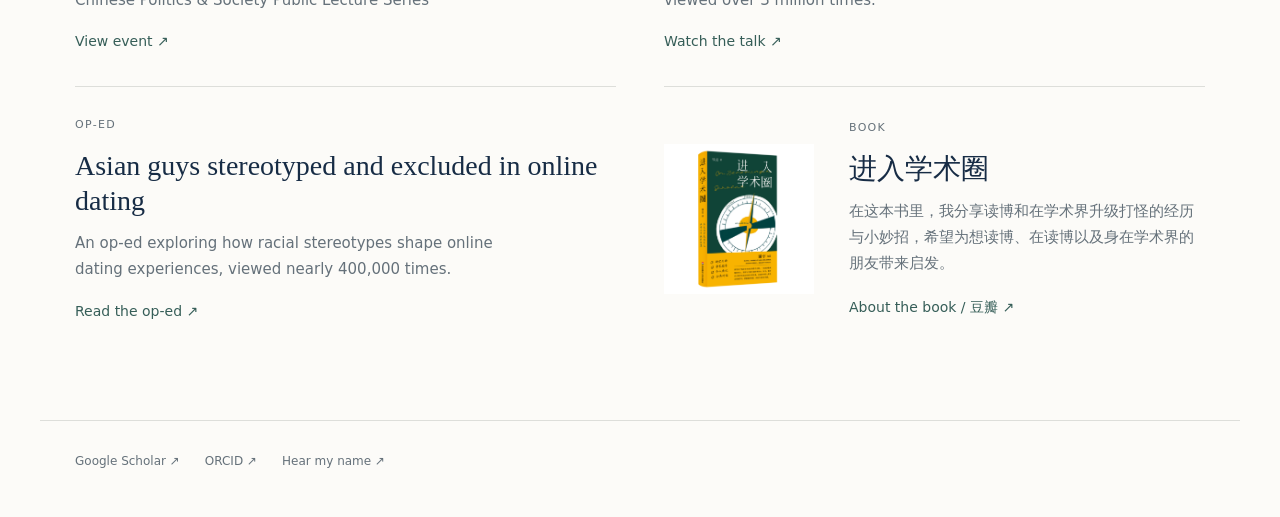
==== commit f4c4409d: "Align portrait with bio and preserve photo proportions" ====
--- a/index.html
+++ b/index.html
@@ -3,4 +3,4 @@
 /* Align the portrait with the complete introduction on desktop. */
 @media(min-width:701px){.hero{align-items:stretch}.hero>div{padding-top:0}.hero h1{margin-top:0}.hero .portrait{display:flex;flex-direction:column;min-height:0}.hero .portrait img{flex:1 1 0;height:0;min-height:440px;max-height:none;width:100%;object-fit:cover;object-position:center 25%}.hero .portrait figcaption{flex:none}}
 @media(max-width:700px){.hero{grid-template-columns:1fr;gap:30px}.hero .portrait{max-width:350px}.hero .portrait img{height:auto;max-height:440px;object-fit:cover}}
-</style><style>h2.section-title{font-family:Georgia,'Times New Roman',serif;font-weight:400;font-size:clamp(30px,3.3vw,42px)!important;line-height:1.15!important;letter-spacing:-1px;margin:0 0 20px!important;text-transform:none}</style><style>main h1.page-title{font-family:Georgia,'Times New Roman',serif!important;font-weight:400!important;font-size:clamp(46px,5.6vw,78px)!important;line-height:1.15!important;letter-spacing:-2.5px!important;margin:0 0 25px!important}@media(max-width:640px){main h1.page-title{font-size:47px!important;letter-spacing:-1.5px!important}}</style></head><body><a class="skip" href="#main">Skip to content</a><header class="home-header"><nav aria-label="Main navigation"><a href="index.html" aria-current="page">Home</a><a href="research.html">Research</a><a href="teaching.html">Teaching</a><a href="public-sociology.html">Public Engagement</a></nav></header><main id="main"><section class="hero"><div><h1 class="page-title">Yue Qian</h1><p style="color:#777;font-size:1rem;margin-top:0;margin-bottom:1.5rem;">pronounced Yew-ay Chian</p><div class="landing-bio"><p>I am a Professor of Sociology at The Chinese University of Hong Kong. My research examines how gender, family, work, and demographic processes shape inequality and well-being, particularly in East Asia and North America.</p><p>I have published over 80 articles in leading journals such as <em>Nature Human Behaviour</em>, <em>PNAS</em>, <em>American Sociological Review</em>, and <em>Journal of Marriage and Family</em>, and delivered over 50 invited talks across North America, Asia, and Europe.</p><p>My research has been featured by more than 100 media outlets, including <em>The New York Times</em>, <em>The Washington Post</em>, and <em>The Economist</em>, and cited in policy publications from the United Nations, World Bank, and World Health Organization, among others.</p><p>I received my PhD and MA in Sociology from The Ohio State University and my BA in Demography from Renmin University of China. Before joining CUHK, I was at the University of British Columbia, where I advanced through the ranks to Full Professor. Outside academia, I practice yoga to stay grounded, enjoy contrast therapy for deep relaxation, and turn to snowboarding and windsurfing for moments of awe and moving meditation in nature.</p></div><div class="profile-links"><a href="assets/documents/cv.pdf?v=ddb2f9f8635e">View CV ↗</a></div></div><figure class="portrait"><img src="assets/images/profile/portrait.jpg?v=20261008" width="500" height="700" alt="Portrait of Yue Qian"><figcaption>Photo: Fantasyland Studio Vancouver</figcaption></figure></section><section class="selected-work" aria-labelledby="selected-work-title"><h2 id="selected-work-title" class="section-title">Selected work</h2><div class="work-grid"><article class="work"><p class="kind">Research</p><h3><a href="https://www.nature.com/articles/s41562-023-01545-5">How mothers shape educational mobility</a></h3><p>Research across 106 societies examines how mothers’ and fathers’ education shape children’s educational opportunities.</p><p><em>Nature Human Behaviour</em> · 2023</p><a class="work-link" href="https://www.nature.com/articles/s41562-023-01545-5">Read the paper ↗</a></article><article class="work"><p class="kind">Research grant</p><h3>Understanding life in quarantine</h3><p>Leading a federally funded project on the human experiences and mental health consequences of COVID-19 quarantine.</p><p class="reach">CAD 400,468 in research funding · 2020</p><a class="work-link" href="https://news.ubc.ca/2020/03/ubc-researchers-get-funding-to-help-in-global-response-to-covid-19/">Read the UBC story ↗</a></article><article class="work"><p class="kind">Public lecture</p><h3>Gender and society</h3><p>Stanford University · February 2024<br>Chinese Politics &amp; Society Public Lecture Series</p><a class="work-link" href="https://sccei.fsi.stanford.edu/events/gender-and-society-part-chinese-politics-society-public-lecture-series">View event ↗</a></article><article class="work"><p class="kind">Public talk</p><h3 lang="zh">大家真的都结婚了吗</h3><p>A talk exploring why we marry and how marriage is changing, viewed over 3 million times.</p><a class="work-link" href="https://v.qq.com/x/page/u06420a0l9p.html">Watch the talk ↗</a></article><article class="work"><p class="kind">Op-ed</p><h3><a href="https://theconversation.com/asian-guys-stereotyped-and-excluded-in-online-dating-130855">Asian guys stereotyped and excluded in online dating</a></h3><p>An op-ed exploring how racial stereotypes shape online dating experiences, viewed nearly 400,000 times.</p><a class="work-link" href="https://theconversation.com/asian-guys-stereotyped-and-excluded-in-online-dating-130855">Read the op-ed ↗</a></article><article class="work work-book"><img src="assets/images/book/book-cover.jpg" alt="Cover of 进入学术圈" width="2598" height="2598"><div><p class="kind">Book</p><h3 lang="zh">进入学术圈</h3><p lang="zh">在这本书里，我分享读博和在学术界升级打怪的经历与小妙招，希望为想读博、在读博以及身在学术界的朋友带来启发。</p><a class="work-link" href="https://book.douban.com/subject/37821623/">About the book / 豆瓣 ↗</a></div></article></div></section></main><footer><div><a href="https://scholar.google.com/citations?user=iR2fdtQAAAAJ&hl=en">Google Scholar ↗</a><a href="https://orcid.org/0000-0003-2120-5403">ORCID ↗</a><a href="https://namedrop.io/yueqian">Hear my name ↗</a></div></footer></body></html>+</style><style>h2.section-title{font-family:Georgia,'Times New Roman',serif;font-weight:400;font-size:clamp(30px,3.3vw,42px)!important;line-height:1.15!important;letter-spacing:-1px;margin:0 0 20px!important;text-transform:none}</style><style>main h1.page-title{font-family:Georgia,'Times New Roman',serif!important;font-weight:400!important;font-size:clamp(46px,5.6vw,78px)!important;line-height:1.15!important;letter-spacing:-2.5px!important;margin:0 0 25px!important}@media(max-width:640px){main h1.page-title{font-size:47px!important;letter-spacing:-1.5px!important}}</style><style>.hero{align-items:start;row-gap:0}.hero>.home-title{grid-column:1;grid-row:1}.hero>.home-bio{grid-column:1;grid-row:2;padding-top:0}.hero>.portrait{grid-column:2;grid-row:2;align-self:start;display:block;margin:0;min-height:0}.hero .portrait img{display:block;flex:none;width:100%;height:auto;min-height:0;max-height:none;object-fit:contain;aspect-ratio:auto}@media(max-width:700px){.hero>.home-title{grid-column:1;grid-row:1}.hero>.home-bio{grid-column:1;grid-row:2}.hero>.portrait{grid-column:1;grid-row:3;margin-top:30px;max-width:350px}.hero .portrait img{height:auto;max-height:none}}</style></head><body><a class="skip" href="#main">Skip to content</a><header class="home-header"><nav aria-label="Main navigation"><a href="index.html" aria-current="page">Home</a><a href="research.html">Research</a><a href="teaching.html">Teaching</a><a href="public-sociology.html">Public Engagement</a></nav></header><main id="main"><section class="hero"><div class="home-title"><h1 class="page-title">Yue Qian</h1><p style="color:#777;font-size:1rem;margin-top:0;margin-bottom:1.5rem;">pronounced Yew-ay Chian</p></div><div class="home-bio"><div class="landing-bio"><p>I am a Professor of Sociology at The Chinese University of Hong Kong. My research examines how gender, family, work, and demographic processes shape inequality and well-being, particularly in East Asia and North America.</p><p>I have published over 80 articles in leading journals such as <em>Nature Human Behaviour</em>, <em>PNAS</em>, <em>American Sociological Review</em>, and <em>Journal of Marriage and Family</em>, and delivered over 50 invited talks across North America, Asia, and Europe.</p><p>My research has been featured by more than 100 media outlets, including <em>The New York Times</em>, <em>The Washington Post</em>, and <em>The Economist</em>, and cited in policy publications from the United Nations, World Bank, and World Health Organization, among others.</p><p>I received my PhD and MA in Sociology from The Ohio State University and my BA in Demography from Renmin University of China. Before joining CUHK, I was at the University of British Columbia, where I advanced through the ranks to Full Professor. Outside academia, I practice yoga to stay grounded, enjoy contrast therapy for deep relaxation, and turn to snowboarding and windsurfing for moments of awe and moving meditation in nature.</p></div><div class="profile-links"><a href="assets/documents/cv.pdf?v=ddb2f9f8635e">View CV ↗</a></div></div><figure class="portrait"><img src="assets/images/profile/portrait.jpg?v=20261008" width="4480" height="6720" alt="Portrait of Yue Qian"><figcaption>Photo: Fantasyland Studio Vancouver</figcaption></figure></section><section class="selected-work" aria-labelledby="selected-work-title"><h2 id="selected-work-title" class="section-title">Selected work</h2><div class="work-grid"><article class="work"><p class="kind">Research</p><h3><a href="https://www.nature.com/articles/s41562-023-01545-5">How mothers shape educational mobility</a></h3><p>Research across 106 societies examines how mothers’ and fathers’ education shape children’s educational opportunities.</p><p><em>Nature Human Behaviour</em> · 2023</p><a class="work-link" href="https://www.nature.com/articles/s41562-023-01545-5">Read the paper ↗</a></article><article class="work"><p class="kind">Research grant</p><h3>Understanding life in quarantine</h3><p>Leading a federally funded project on the human experiences and mental health consequences of COVID-19 quarantine.</p><p class="reach">CAD 400,468 in research funding · 2020</p><a class="work-link" href="https://news.ubc.ca/2020/03/ubc-researchers-get-funding-to-help-in-global-response-to-covid-19/">Read the UBC story ↗</a></article><article class="work"><p class="kind">Public lecture</p><h3>Gender and society</h3><p>Stanford University · February 2024<br>Chinese Politics &amp; Society Public Lecture Series</p><a class="work-link" href="https://sccei.fsi.stanford.edu/events/gender-and-society-part-chinese-politics-society-public-lecture-series">View event ↗</a></article><article class="work"><p class="kind">Public talk</p><h3 lang="zh">大家真的都结婚了吗</h3><p>A talk exploring why we marry and how marriage is changing, viewed over 3 million times.</p><a class="work-link" href="https://v.qq.com/x/page/u06420a0l9p.html">Watch the talk ↗</a></article><article class="work"><p class="kind">Op-ed</p><h3><a href="https://theconversation.com/asian-guys-stereotyped-and-excluded-in-online-dating-130855">Asian guys stereotyped and excluded in online dating</a></h3><p>An op-ed exploring how racial stereotypes shape online dating experiences, viewed nearly 400,000 times.</p><a class="work-link" href="https://theconversation.com/asian-guys-stereotyped-and-excluded-in-online-dating-130855">Read the op-ed ↗</a></article><article class="work work-book"><img src="assets/images/book/book-cover.jpg" alt="Cover of 进入学术圈" width="2598" height="2598"><div><p class="kind">Book</p><h3 lang="zh">进入学术圈</h3><p lang="zh">在这本书里，我分享读博和在学术界升级打怪的经历与小妙招，希望为想读博、在读博以及身在学术界的朋友带来启发。</p><a class="work-link" href="https://book.douban.com/subject/37821623/">About the book / 豆瓣 ↗</a></div></article></div></section></main><footer><div><a href="https://scholar.google.com/citations?user=iR2fdtQAAAAJ&hl=en">Google Scholar ↗</a><a href="https://orcid.org/0000-0003-2120-5403">ORCID ↗</a><a href="https://namedrop.io/yueqian">Hear my name ↗</a></div></footer></body></html>
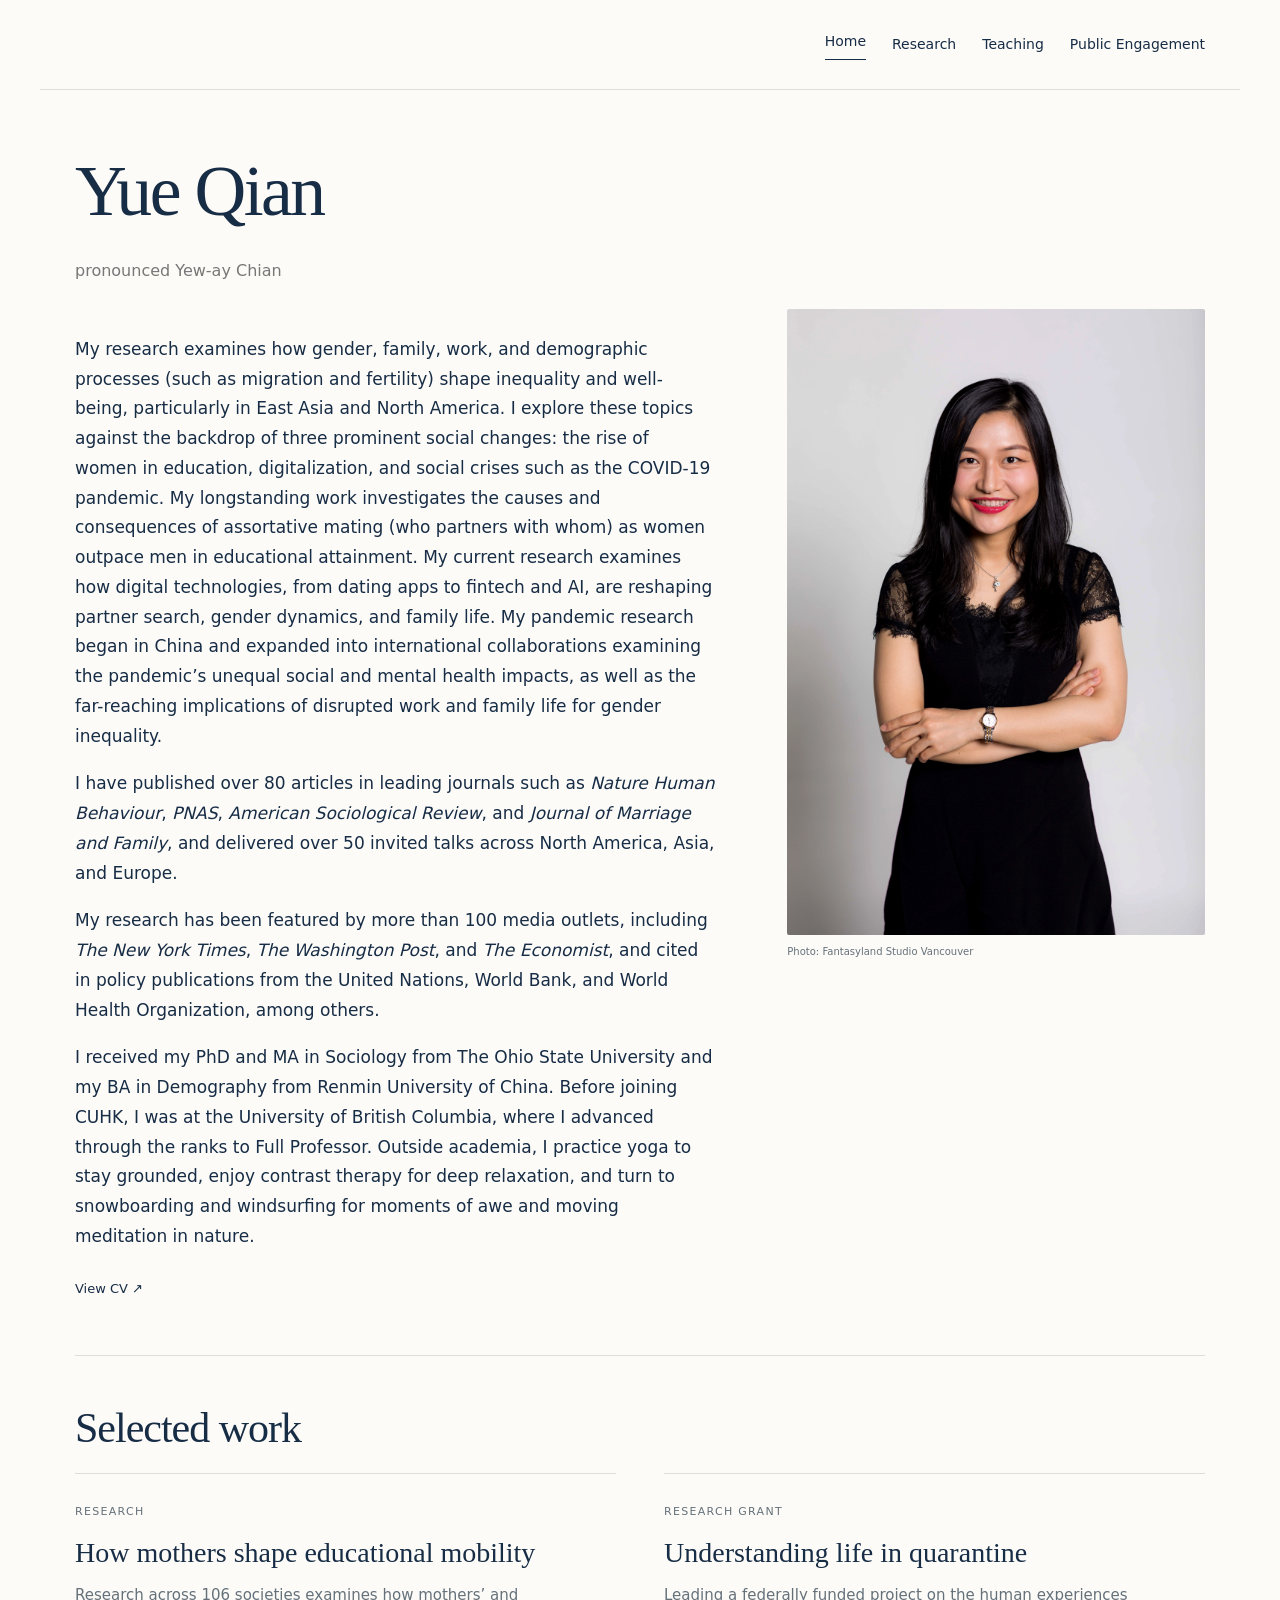
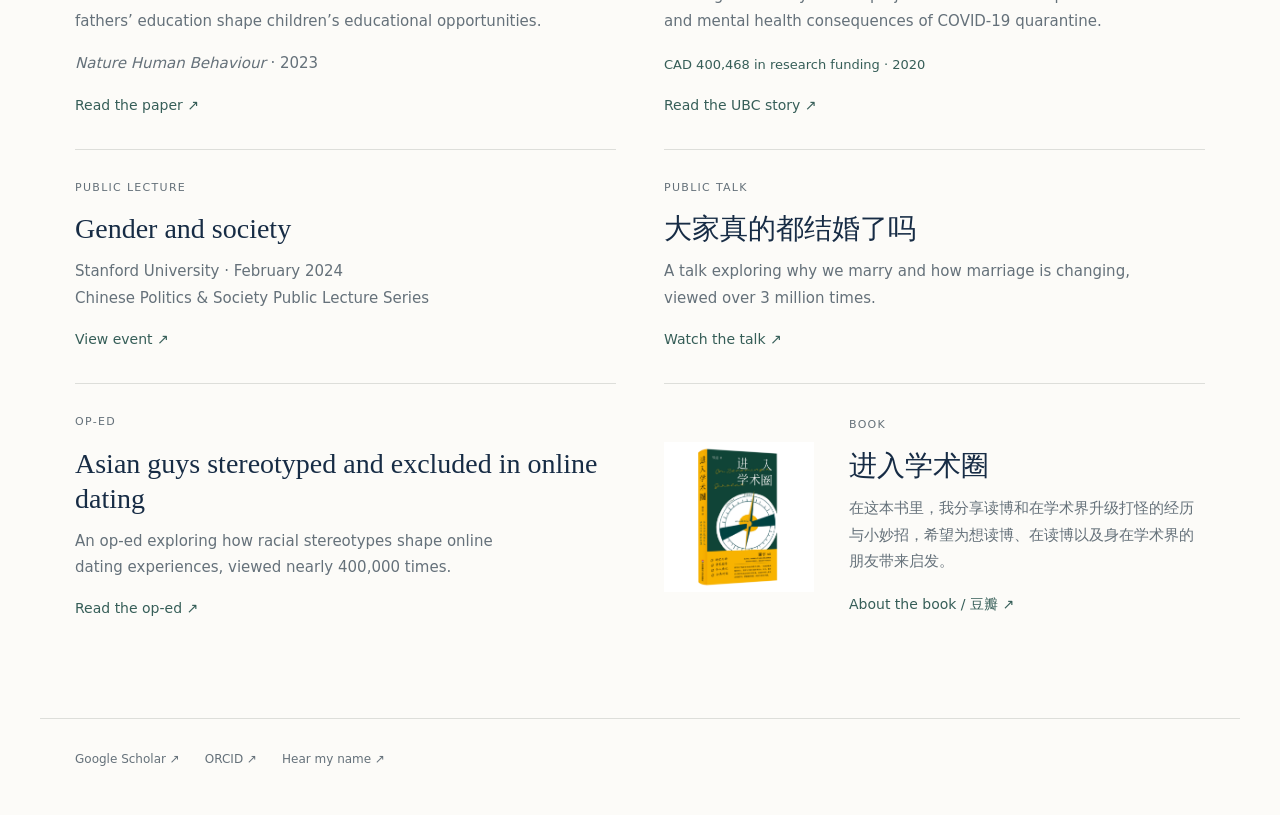
==== commit 2db41656: "Replace opening bio with expanded research narrative" ====
--- a/index.html
+++ b/index.html
@@ -3,4 +3,4 @@
 /* Align the portrait with the complete introduction on desktop. */
 @media(min-width:701px){.hero{align-items:stretch}.hero>div{padding-top:0}.hero h1{margin-top:0}.hero .portrait{display:flex;flex-direction:column;min-height:0}.hero .portrait img{flex:1 1 0;height:0;min-height:440px;max-height:none;width:100%;object-fit:cover;object-position:center 25%}.hero .portrait figcaption{flex:none}}
 @media(max-width:700px){.hero{grid-template-columns:1fr;gap:30px}.hero .portrait{max-width:350px}.hero .portrait img{height:auto;max-height:440px;object-fit:cover}}
-</style><style>h2.section-title{font-family:Georgia,'Times New Roman',serif;font-weight:400;font-size:clamp(30px,3.3vw,42px)!important;line-height:1.15!important;letter-spacing:-1px;margin:0 0 20px!important;text-transform:none}</style><style>main h1.page-title{font-family:Georgia,'Times New Roman',serif!important;font-weight:400!important;font-size:clamp(46px,5.6vw,78px)!important;line-height:1.15!important;letter-spacing:-2.5px!important;margin:0 0 25px!important}@media(max-width:640px){main h1.page-title{font-size:47px!important;letter-spacing:-1.5px!important}}</style><style>.hero{align-items:start;row-gap:0}.hero>.home-title{grid-column:1;grid-row:1}.hero>.home-bio{grid-column:1;grid-row:2;padding-top:0}.hero>.portrait{grid-column:2;grid-row:2;align-self:start;display:block;margin:0;min-height:0}.hero .portrait img{display:block;flex:none;width:100%;height:auto;min-height:0;max-height:none;object-fit:contain;aspect-ratio:auto}@media(max-width:700px){.hero>.home-title{grid-column:1;grid-row:1}.hero>.home-bio{grid-column:1;grid-row:2}.hero>.portrait{grid-column:1;grid-row:3;margin-top:30px;max-width:350px}.hero .portrait img{height:auto;max-height:none}}</style></head><body><a class="skip" href="#main">Skip to content</a><header class="home-header"><nav aria-label="Main navigation"><a href="index.html" aria-current="page">Home</a><a href="research.html">Research</a><a href="teaching.html">Teaching</a><a href="public-sociology.html">Public Engagement</a></nav></header><main id="main"><section class="hero"><div class="home-title"><h1 class="page-title">Yue Qian</h1><p style="color:#777;font-size:1rem;margin-top:0;margin-bottom:1.5rem;">pronounced Yew-ay Chian</p></div><div class="home-bio"><div class="landing-bio"><p>I am a Professor of Sociology at The Chinese University of Hong Kong. My research examines how gender, family, work, and demographic processes shape inequality and well-being, particularly in East Asia and North America.</p><p>I have published over 80 articles in leading journals such as <em>Nature Human Behaviour</em>, <em>PNAS</em>, <em>American Sociological Review</em>, and <em>Journal of Marriage and Family</em>, and delivered over 50 invited talks across North America, Asia, and Europe.</p><p>My research has been featured by more than 100 media outlets, including <em>The New York Times</em>, <em>The Washington Post</em>, and <em>The Economist</em>, and cited in policy publications from the United Nations, World Bank, and World Health Organization, among others.</p><p>I received my PhD and MA in Sociology from The Ohio State University and my BA in Demography from Renmin University of China. Before joining CUHK, I was at the University of British Columbia, where I advanced through the ranks to Full Professor. Outside academia, I practice yoga to stay grounded, enjoy contrast therapy for deep relaxation, and turn to snowboarding and windsurfing for moments of awe and moving meditation in nature.</p></div><div class="profile-links"><a href="assets/documents/cv.pdf?v=ddb2f9f8635e">View CV ↗</a></div></div><figure class="portrait"><img src="assets/images/profile/portrait.jpg?v=20261008" width="4480" height="6720" alt="Portrait of Yue Qian"><figcaption>Photo: Fantasyland Studio Vancouver</figcaption></figure></section><section class="selected-work" aria-labelledby="selected-work-title"><h2 id="selected-work-title" class="section-title">Selected work</h2><div class="work-grid"><article class="work"><p class="kind">Research</p><h3><a href="https://www.nature.com/articles/s41562-023-01545-5">How mothers shape educational mobility</a></h3><p>Research across 106 societies examines how mothers’ and fathers’ education shape children’s educational opportunities.</p><p><em>Nature Human Behaviour</em> · 2023</p><a class="work-link" href="https://www.nature.com/articles/s41562-023-01545-5">Read the paper ↗</a></article><article class="work"><p class="kind">Research grant</p><h3>Understanding life in quarantine</h3><p>Leading a federally funded project on the human experiences and mental health consequences of COVID-19 quarantine.</p><p class="reach">CAD 400,468 in research funding · 2020</p><a class="work-link" href="https://news.ubc.ca/2020/03/ubc-researchers-get-funding-to-help-in-global-response-to-covid-19/">Read the UBC story ↗</a></article><article class="work"><p class="kind">Public lecture</p><h3>Gender and society</h3><p>Stanford University · February 2024<br>Chinese Politics &amp; Society Public Lecture Series</p><a class="work-link" href="https://sccei.fsi.stanford.edu/events/gender-and-society-part-chinese-politics-society-public-lecture-series">View event ↗</a></article><article class="work"><p class="kind">Public talk</p><h3 lang="zh">大家真的都结婚了吗</h3><p>A talk exploring why we marry and how marriage is changing, viewed over 3 million times.</p><a class="work-link" href="https://v.qq.com/x/page/u06420a0l9p.html">Watch the talk ↗</a></article><article class="work"><p class="kind">Op-ed</p><h3><a href="https://theconversation.com/asian-guys-stereotyped-and-excluded-in-online-dating-130855">Asian guys stereotyped and excluded in online dating</a></h3><p>An op-ed exploring how racial stereotypes shape online dating experiences, viewed nearly 400,000 times.</p><a class="work-link" href="https://theconversation.com/asian-guys-stereotyped-and-excluded-in-online-dating-130855">Read the op-ed ↗</a></article><article class="work work-book"><img src="assets/images/book/book-cover.jpg" alt="Cover of 进入学术圈" width="2598" height="2598"><div><p class="kind">Book</p><h3 lang="zh">进入学术圈</h3><p lang="zh">在这本书里，我分享读博和在学术界升级打怪的经历与小妙招，希望为想读博、在读博以及身在学术界的朋友带来启发。</p><a class="work-link" href="https://book.douban.com/subject/37821623/">About the book / 豆瓣 ↗</a></div></article></div></section></main><footer><div><a href="https://scholar.google.com/citations?user=iR2fdtQAAAAJ&hl=en">Google Scholar ↗</a><a href="https://orcid.org/0000-0003-2120-5403">ORCID ↗</a><a href="https://namedrop.io/yueqian">Hear my name ↗</a></div></footer></body></html>+</style><style>h2.section-title{font-family:Georgia,'Times New Roman',serif;font-weight:400;font-size:clamp(30px,3.3vw,42px)!important;line-height:1.15!important;letter-spacing:-1px;margin:0 0 20px!important;text-transform:none}</style><style>main h1.page-title{font-family:Georgia,'Times New Roman',serif!important;font-weight:400!important;font-size:clamp(46px,5.6vw,78px)!important;line-height:1.15!important;letter-spacing:-2.5px!important;margin:0 0 25px!important}@media(max-width:640px){main h1.page-title{font-size:47px!important;letter-spacing:-1.5px!important}}</style><style>.hero{align-items:start;row-gap:0}.hero>.home-title{grid-column:1;grid-row:1}.hero>.home-bio{grid-column:1;grid-row:2;padding-top:0}.hero>.portrait{grid-column:2;grid-row:2;align-self:start;display:block;margin:0;min-height:0}.hero .portrait img{display:block;flex:none;width:100%;height:auto;min-height:0;max-height:none;object-fit:contain;aspect-ratio:auto}@media(max-width:700px){.hero>.home-title{grid-column:1;grid-row:1}.hero>.home-bio{grid-column:1;grid-row:2}.hero>.portrait{grid-column:1;grid-row:3;margin-top:30px;max-width:350px}.hero .portrait img{height:auto;max-height:none}}</style></head><body><a class="skip" href="#main">Skip to content</a><header class="home-header"><nav aria-label="Main navigation"><a href="index.html" aria-current="page">Home</a><a href="research.html">Research</a><a href="teaching.html">Teaching</a><a href="public-sociology.html">Public Engagement</a></nav></header><main id="main"><section class="hero"><div class="home-title"><h1 class="page-title">Yue Qian</h1><p style="color:#777;font-size:1rem;margin-top:0;margin-bottom:1.5rem;">pronounced Yew-ay Chian</p></div><div class="home-bio"><div class="landing-bio"><p>My research examines how gender, family, work, and demographic processes (such as migration and fertility) shape inequality and well-being, particularly in East Asia and North America. I explore these topics against the backdrop of three prominent social changes: the rise of women in education, digitalization, and social crises such as the COVID-19 pandemic. My longstanding work investigates the causes and consequences of assortative mating (who partners with whom) as women outpace men in educational attainment. My current research examines how digital technologies, from dating apps to fintech and AI, are reshaping partner search, gender dynamics, and family life. My pandemic research began in China and expanded into international collaborations examining the pandemic’s unequal social and mental health impacts, as well as the far-reaching implications of disrupted work and family life for gender inequality.</p><p>I have published over 80 articles in leading journals such as <em>Nature Human Behaviour</em>, <em>PNAS</em>, <em>American Sociological Review</em>, and <em>Journal of Marriage and Family</em>, and delivered over 50 invited talks across North America, Asia, and Europe.</p><p>My research has been featured by more than 100 media outlets, including <em>The New York Times</em>, <em>The Washington Post</em>, and <em>The Economist</em>, and cited in policy publications from the United Nations, World Bank, and World Health Organization, among others.</p><p>I received my PhD and MA in Sociology from The Ohio State University and my BA in Demography from Renmin University of China. Before joining CUHK, I was at the University of British Columbia, where I advanced through the ranks to Full Professor. Outside academia, I practice yoga to stay grounded, enjoy contrast therapy for deep relaxation, and turn to snowboarding and windsurfing for moments of awe and moving meditation in nature.</p></div><div class="profile-links"><a href="assets/documents/cv.pdf?v=ddb2f9f8635e">View CV ↗</a></div></div><figure class="portrait"><img src="assets/images/profile/portrait.jpg?v=20261008" width="4480" height="6720" alt="Portrait of Yue Qian"><figcaption>Photo: Fantasyland Studio Vancouver</figcaption></figure></section><section class="selected-work" aria-labelledby="selected-work-title"><h2 id="selected-work-title" class="section-title">Selected work</h2><div class="work-grid"><article class="work"><p class="kind">Research</p><h3><a href="https://www.nature.com/articles/s41562-023-01545-5">How mothers shape educational mobility</a></h3><p>Research across 106 societies examines how mothers’ and fathers’ education shape children’s educational opportunities.</p><p><em>Nature Human Behaviour</em> · 2023</p><a class="work-link" href="https://www.nature.com/articles/s41562-023-01545-5">Read the paper ↗</a></article><article class="work"><p class="kind">Research grant</p><h3>Understanding life in quarantine</h3><p>Leading a federally funded project on the human experiences and mental health consequences of COVID-19 quarantine.</p><p class="reach">CAD 400,468 in research funding · 2020</p><a class="work-link" href="https://news.ubc.ca/2020/03/ubc-researchers-get-funding-to-help-in-global-response-to-covid-19/">Read the UBC story ↗</a></article><article class="work"><p class="kind">Public lecture</p><h3>Gender and society</h3><p>Stanford University · February 2024<br>Chinese Politics &amp; Society Public Lecture Series</p><a class="work-link" href="https://sccei.fsi.stanford.edu/events/gender-and-society-part-chinese-politics-society-public-lecture-series">View event ↗</a></article><article class="work"><p class="kind">Public talk</p><h3 lang="zh">大家真的都结婚了吗</h3><p>A talk exploring why we marry and how marriage is changing, viewed over 3 million times.</p><a class="work-link" href="https://v.qq.com/x/page/u06420a0l9p.html">Watch the talk ↗</a></article><article class="work"><p class="kind">Op-ed</p><h3><a href="https://theconversation.com/asian-guys-stereotyped-and-excluded-in-online-dating-130855">Asian guys stereotyped and excluded in online dating</a></h3><p>An op-ed exploring how racial stereotypes shape online dating experiences, viewed nearly 400,000 times.</p><a class="work-link" href="https://theconversation.com/asian-guys-stereotyped-and-excluded-in-online-dating-130855">Read the op-ed ↗</a></article><article class="work work-book"><img src="assets/images/book/book-cover.jpg" alt="Cover of 进入学术圈" width="2598" height="2598"><div><p class="kind">Book</p><h3 lang="zh">进入学术圈</h3><p lang="zh">在这本书里，我分享读博和在学术界升级打怪的经历与小妙招，希望为想读博、在读博以及身在学术界的朋友带来启发。</p><a class="work-link" href="https://book.douban.com/subject/37821623/">About the book / 豆瓣 ↗</a></div></article></div></section></main><footer><div><a href="https://scholar.google.com/citations?user=iR2fdtQAAAAJ&hl=en">Google Scholar ↗</a><a href="https://orcid.org/0000-0003-2120-5403">ORCID ↗</a><a href="https://namedrop.io/yueqian">Hear my name ↗</a></div></footer></body></html>
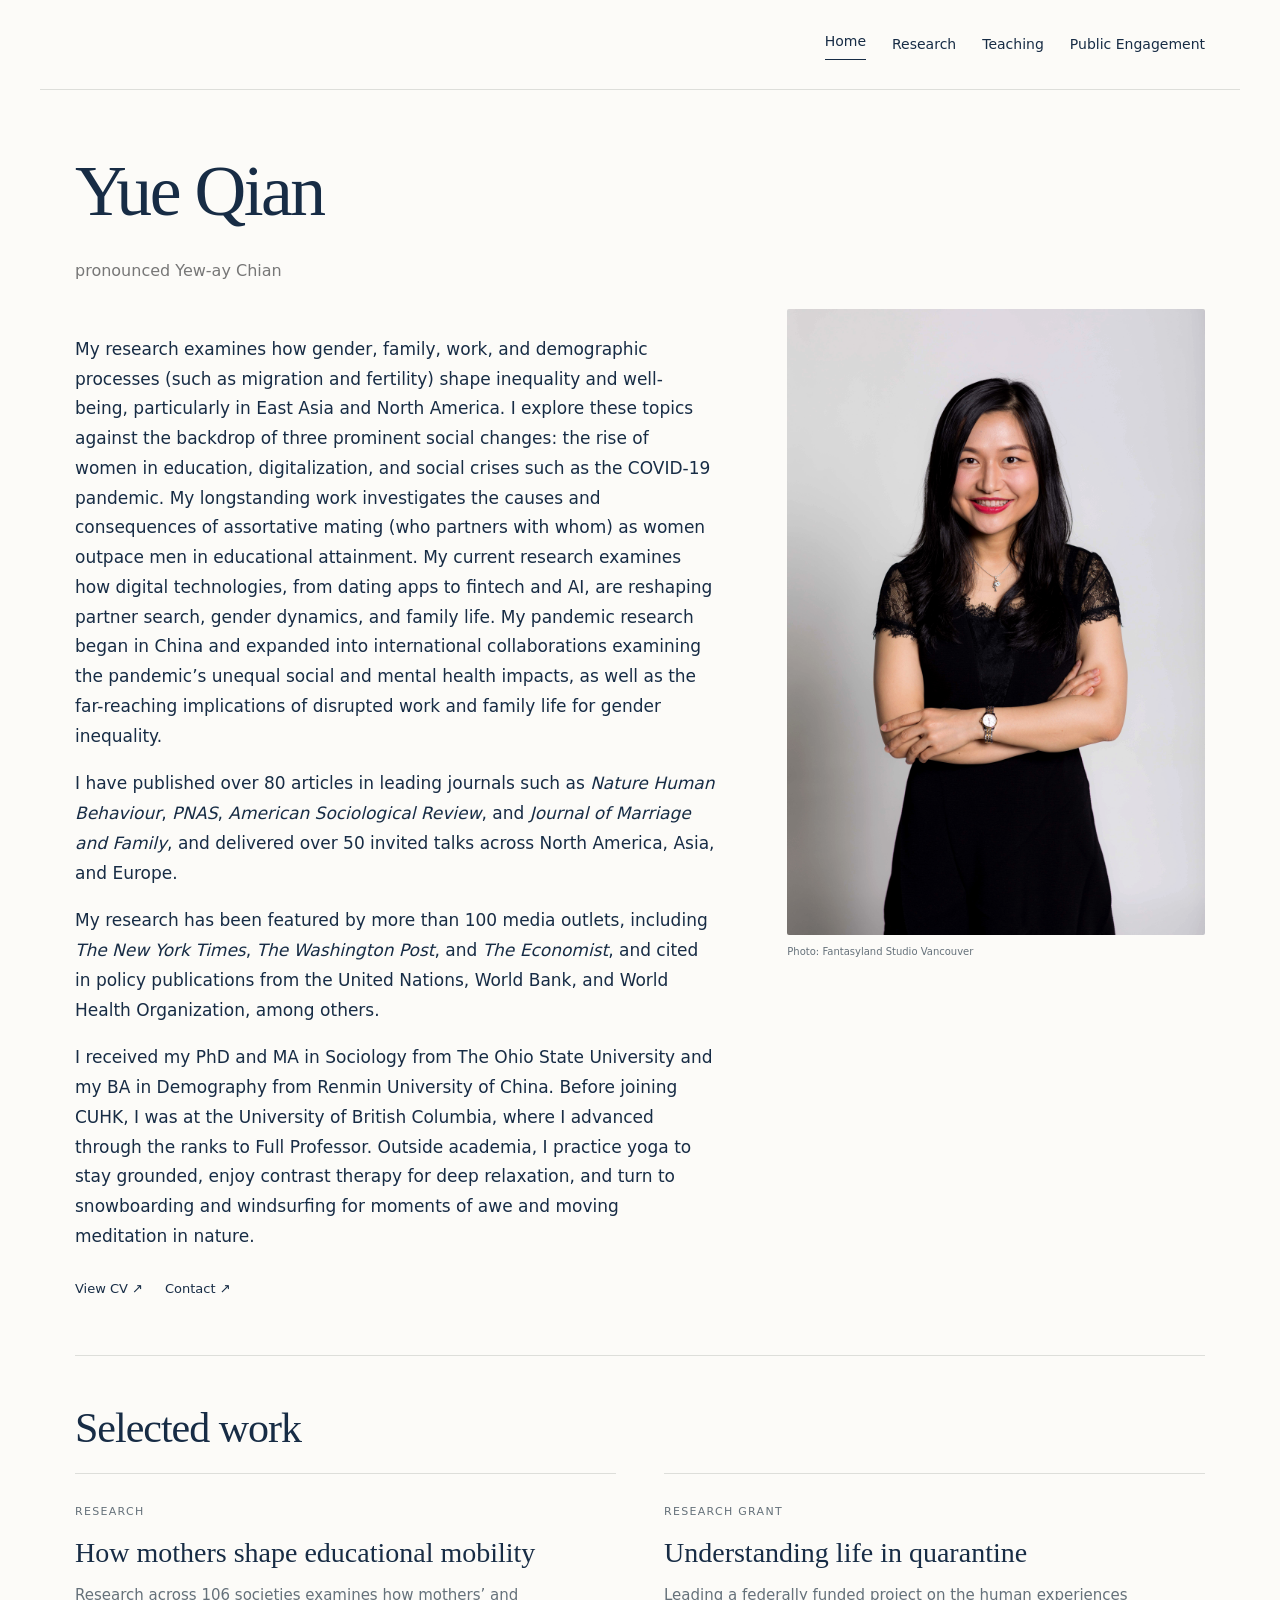
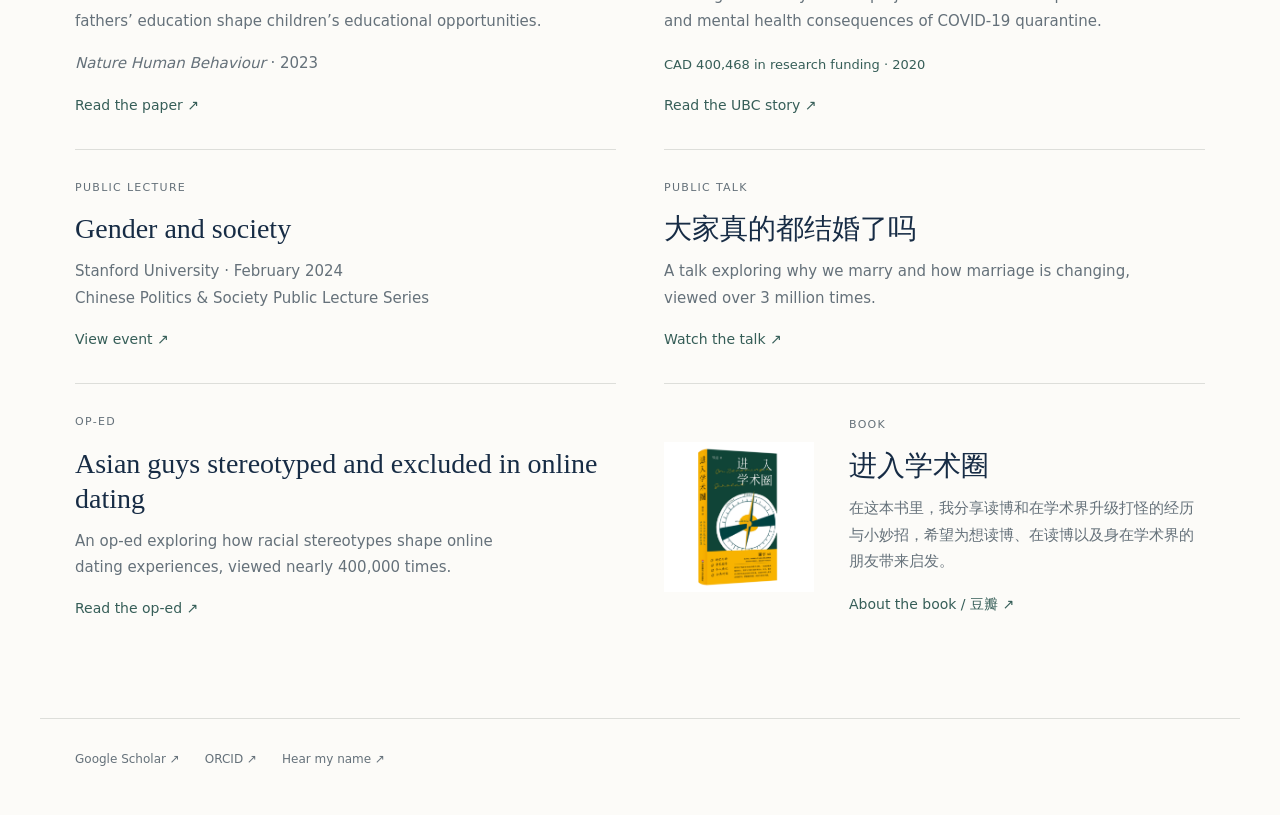
==== commit d2d1eed8: "Add contact email link beside View CV" ====
--- a/index.html
+++ b/index.html
@@ -3,4 +3,4 @@
 /* Align the portrait with the complete introduction on desktop. */
 @media(min-width:701px){.hero{align-items:stretch}.hero>div{padding-top:0}.hero h1{margin-top:0}.hero .portrait{display:flex;flex-direction:column;min-height:0}.hero .portrait img{flex:1 1 0;height:0;min-height:440px;max-height:none;width:100%;object-fit:cover;object-position:center 25%}.hero .portrait figcaption{flex:none}}
 @media(max-width:700px){.hero{grid-template-columns:1fr;gap:30px}.hero .portrait{max-width:350px}.hero .portrait img{height:auto;max-height:440px;object-fit:cover}}
-</style><style>h2.section-title{font-family:Georgia,'Times New Roman',serif;font-weight:400;font-size:clamp(30px,3.3vw,42px)!important;line-height:1.15!important;letter-spacing:-1px;margin:0 0 20px!important;text-transform:none}</style><style>main h1.page-title{font-family:Georgia,'Times New Roman',serif!important;font-weight:400!important;font-size:clamp(46px,5.6vw,78px)!important;line-height:1.15!important;letter-spacing:-2.5px!important;margin:0 0 25px!important}@media(max-width:640px){main h1.page-title{font-size:47px!important;letter-spacing:-1.5px!important}}</style><style>.hero{align-items:start;row-gap:0}.hero>.home-title{grid-column:1;grid-row:1}.hero>.home-bio{grid-column:1;grid-row:2;padding-top:0}.hero>.portrait{grid-column:2;grid-row:2;align-self:start;display:block;margin:0;min-height:0}.hero .portrait img{display:block;flex:none;width:100%;height:auto;min-height:0;max-height:none;object-fit:contain;aspect-ratio:auto}@media(max-width:700px){.hero>.home-title{grid-column:1;grid-row:1}.hero>.home-bio{grid-column:1;grid-row:2}.hero>.portrait{grid-column:1;grid-row:3;margin-top:30px;max-width:350px}.hero .portrait img{height:auto;max-height:none}}</style></head><body><a class="skip" href="#main">Skip to content</a><header class="home-header"><nav aria-label="Main navigation"><a href="index.html" aria-current="page">Home</a><a href="research.html">Research</a><a href="teaching.html">Teaching</a><a href="public-sociology.html">Public Engagement</a></nav></header><main id="main"><section class="hero"><div class="home-title"><h1 class="page-title">Yue Qian</h1><p style="color:#777;font-size:1rem;margin-top:0;margin-bottom:1.5rem;">pronounced Yew-ay Chian</p></div><div class="home-bio"><div class="landing-bio"><p>My research examines how gender, family, work, and demographic processes (such as migration and fertility) shape inequality and well-being, particularly in East Asia and North America. I explore these topics against the backdrop of three prominent social changes: the rise of women in education, digitalization, and social crises such as the COVID-19 pandemic. My longstanding work investigates the causes and consequences of assortative mating (who partners with whom) as women outpace men in educational attainment. My current research examines how digital technologies, from dating apps to fintech and AI, are reshaping partner search, gender dynamics, and family life. My pandemic research began in China and expanded into international collaborations examining the pandemic’s unequal social and mental health impacts, as well as the far-reaching implications of disrupted work and family life for gender inequality.</p><p>I have published over 80 articles in leading journals such as <em>Nature Human Behaviour</em>, <em>PNAS</em>, <em>American Sociological Review</em>, and <em>Journal of Marriage and Family</em>, and delivered over 50 invited talks across North America, Asia, and Europe.</p><p>My research has been featured by more than 100 media outlets, including <em>The New York Times</em>, <em>The Washington Post</em>, and <em>The Economist</em>, and cited in policy publications from the United Nations, World Bank, and World Health Organization, among others.</p><p>I received my PhD and MA in Sociology from The Ohio State University and my BA in Demography from Renmin University of China. Before joining CUHK, I was at the University of British Columbia, where I advanced through the ranks to Full Professor. Outside academia, I practice yoga to stay grounded, enjoy contrast therapy for deep relaxation, and turn to snowboarding and windsurfing for moments of awe and moving meditation in nature.</p></div><div class="profile-links"><a href="assets/documents/cv.pdf?v=ddb2f9f8635e">View CV ↗</a></div></div><figure class="portrait"><img src="assets/images/profile/portrait.jpg?v=20261008" width="4480" height="6720" alt="Portrait of Yue Qian"><figcaption>Photo: Fantasyland Studio Vancouver</figcaption></figure></section><section class="selected-work" aria-labelledby="selected-work-title"><h2 id="selected-work-title" class="section-title">Selected work</h2><div class="work-grid"><article class="work"><p class="kind">Research</p><h3><a href="https://www.nature.com/articles/s41562-023-01545-5">How mothers shape educational mobility</a></h3><p>Research across 106 societies examines how mothers’ and fathers’ education shape children’s educational opportunities.</p><p><em>Nature Human Behaviour</em> · 2023</p><a class="work-link" href="https://www.nature.com/articles/s41562-023-01545-5">Read the paper ↗</a></article><article class="work"><p class="kind">Research grant</p><h3>Understanding life in quarantine</h3><p>Leading a federally funded project on the human experiences and mental health consequences of COVID-19 quarantine.</p><p class="reach">CAD 400,468 in research funding · 2020</p><a class="work-link" href="https://news.ubc.ca/2020/03/ubc-researchers-get-funding-to-help-in-global-response-to-covid-19/">Read the UBC story ↗</a></article><article class="work"><p class="kind">Public lecture</p><h3>Gender and society</h3><p>Stanford University · February 2024<br>Chinese Politics &amp; Society Public Lecture Series</p><a class="work-link" href="https://sccei.fsi.stanford.edu/events/gender-and-society-part-chinese-politics-society-public-lecture-series">View event ↗</a></article><article class="work"><p class="kind">Public talk</p><h3 lang="zh">大家真的都结婚了吗</h3><p>A talk exploring why we marry and how marriage is changing, viewed over 3 million times.</p><a class="work-link" href="https://v.qq.com/x/page/u06420a0l9p.html">Watch the talk ↗</a></article><article class="work"><p class="kind">Op-ed</p><h3><a href="https://theconversation.com/asian-guys-stereotyped-and-excluded-in-online-dating-130855">Asian guys stereotyped and excluded in online dating</a></h3><p>An op-ed exploring how racial stereotypes shape online dating experiences, viewed nearly 400,000 times.</p><a class="work-link" href="https://theconversation.com/asian-guys-stereotyped-and-excluded-in-online-dating-130855">Read the op-ed ↗</a></article><article class="work work-book"><img src="assets/images/book/book-cover.jpg" alt="Cover of 进入学术圈" width="2598" height="2598"><div><p class="kind">Book</p><h3 lang="zh">进入学术圈</h3><p lang="zh">在这本书里，我分享读博和在学术界升级打怪的经历与小妙招，希望为想读博、在读博以及身在学术界的朋友带来启发。</p><a class="work-link" href="https://book.douban.com/subject/37821623/">About the book / 豆瓣 ↗</a></div></article></div></section></main><footer><div><a href="https://scholar.google.com/citations?user=iR2fdtQAAAAJ&hl=en">Google Scholar ↗</a><a href="https://orcid.org/0000-0003-2120-5403">ORCID ↗</a><a href="https://namedrop.io/yueqian">Hear my name ↗</a></div></footer></body></html>+</style><style>h2.section-title{font-family:Georgia,'Times New Roman',serif;font-weight:400;font-size:clamp(30px,3.3vw,42px)!important;line-height:1.15!important;letter-spacing:-1px;margin:0 0 20px!important;text-transform:none}</style><style>main h1.page-title{font-family:Georgia,'Times New Roman',serif!important;font-weight:400!important;font-size:clamp(46px,5.6vw,78px)!important;line-height:1.15!important;letter-spacing:-2.5px!important;margin:0 0 25px!important}@media(max-width:640px){main h1.page-title{font-size:47px!important;letter-spacing:-1.5px!important}}</style><style>.hero{align-items:start;row-gap:0}.hero>.home-title{grid-column:1;grid-row:1}.hero>.home-bio{grid-column:1;grid-row:2;padding-top:0}.hero>.portrait{grid-column:2;grid-row:2;align-self:start;display:block;margin:0;min-height:0}.hero .portrait img{display:block;flex:none;width:100%;height:auto;min-height:0;max-height:none;object-fit:contain;aspect-ratio:auto}@media(max-width:700px){.hero>.home-title{grid-column:1;grid-row:1}.hero>.home-bio{grid-column:1;grid-row:2}.hero>.portrait{grid-column:1;grid-row:3;margin-top:30px;max-width:350px}.hero .portrait img{height:auto;max-height:none}}</style></head><body><a class="skip" href="#main">Skip to content</a><header class="home-header"><nav aria-label="Main navigation"><a href="index.html" aria-current="page">Home</a><a href="research.html">Research</a><a href="teaching.html">Teaching</a><a href="public-sociology.html">Public Engagement</a></nav></header><main id="main"><section class="hero"><div class="home-title"><h1 class="page-title">Yue Qian</h1><p style="color:#777;font-size:1rem;margin-top:0;margin-bottom:1.5rem;">pronounced Yew-ay Chian</p></div><div class="home-bio"><div class="landing-bio"><p>My research examines how gender, family, work, and demographic processes (such as migration and fertility) shape inequality and well-being, particularly in East Asia and North America. I explore these topics against the backdrop of three prominent social changes: the rise of women in education, digitalization, and social crises such as the COVID-19 pandemic. My longstanding work investigates the causes and consequences of assortative mating (who partners with whom) as women outpace men in educational attainment. My current research examines how digital technologies, from dating apps to fintech and AI, are reshaping partner search, gender dynamics, and family life. My pandemic research began in China and expanded into international collaborations examining the pandemic’s unequal social and mental health impacts, as well as the far-reaching implications of disrupted work and family life for gender inequality.</p><p>I have published over 80 articles in leading journals such as <em>Nature Human Behaviour</em>, <em>PNAS</em>, <em>American Sociological Review</em>, and <em>Journal of Marriage and Family</em>, and delivered over 50 invited talks across North America, Asia, and Europe.</p><p>My research has been featured by more than 100 media outlets, including <em>The New York Times</em>, <em>The Washington Post</em>, and <em>The Economist</em>, and cited in policy publications from the United Nations, World Bank, and World Health Organization, among others.</p><p>I received my PhD and MA in Sociology from The Ohio State University and my BA in Demography from Renmin University of China. Before joining CUHK, I was at the University of British Columbia, where I advanced through the ranks to Full Professor. Outside academia, I practice yoga to stay grounded, enjoy contrast therapy for deep relaxation, and turn to snowboarding and windsurfing for moments of awe and moving meditation in nature.</p></div><div class="profile-links"><a href="assets/documents/cv.pdf?v=ddb2f9f8635e">View CV ↗</a><a href="mailto:yueqian@cuhk.edu.hk">Contact ↗</a></div></div><figure class="portrait"><img src="assets/images/profile/portrait.jpg?v=20261008" width="4480" height="6720" alt="Portrait of Yue Qian"><figcaption>Photo: Fantasyland Studio Vancouver</figcaption></figure></section><section class="selected-work" aria-labelledby="selected-work-title"><h2 id="selected-work-title" class="section-title">Selected work</h2><div class="work-grid"><article class="work"><p class="kind">Research</p><h3><a href="https://www.nature.com/articles/s41562-023-01545-5">How mothers shape educational mobility</a></h3><p>Research across 106 societies examines how mothers’ and fathers’ education shape children’s educational opportunities.</p><p><em>Nature Human Behaviour</em> · 2023</p><a class="work-link" href="https://www.nature.com/articles/s41562-023-01545-5">Read the paper ↗</a></article><article class="work"><p class="kind">Research grant</p><h3>Understanding life in quarantine</h3><p>Leading a federally funded project on the human experiences and mental health consequences of COVID-19 quarantine.</p><p class="reach">CAD 400,468 in research funding · 2020</p><a class="work-link" href="https://news.ubc.ca/2020/03/ubc-researchers-get-funding-to-help-in-global-response-to-covid-19/">Read the UBC story ↗</a></article><article class="work"><p class="kind">Public lecture</p><h3>Gender and society</h3><p>Stanford University · February 2024<br>Chinese Politics &amp; Society Public Lecture Series</p><a class="work-link" href="https://sccei.fsi.stanford.edu/events/gender-and-society-part-chinese-politics-society-public-lecture-series">View event ↗</a></article><article class="work"><p class="kind">Public talk</p><h3 lang="zh">大家真的都结婚了吗</h3><p>A talk exploring why we marry and how marriage is changing, viewed over 3 million times.</p><a class="work-link" href="https://v.qq.com/x/page/u06420a0l9p.html">Watch the talk ↗</a></article><article class="work"><p class="kind">Op-ed</p><h3><a href="https://theconversation.com/asian-guys-stereotyped-and-excluded-in-online-dating-130855">Asian guys stereotyped and excluded in online dating</a></h3><p>An op-ed exploring how racial stereotypes shape online dating experiences, viewed nearly 400,000 times.</p><a class="work-link" href="https://theconversation.com/asian-guys-stereotyped-and-excluded-in-online-dating-130855">Read the op-ed ↗</a></article><article class="work work-book"><img src="assets/images/book/book-cover.jpg" alt="Cover of 进入学术圈" width="2598" height="2598"><div><p class="kind">Book</p><h3 lang="zh">进入学术圈</h3><p lang="zh">在这本书里，我分享读博和在学术界升级打怪的经历与小妙招，希望为想读博、在读博以及身在学术界的朋友带来启发。</p><a class="work-link" href="https://book.douban.com/subject/37821623/">About the book / 豆瓣 ↗</a></div></article></div></section></main><footer><div><a href="https://scholar.google.com/citations?user=iR2fdtQAAAAJ&hl=en">Google Scholar ↗</a><a href="https://orcid.org/0000-0003-2120-5403">ORCID ↗</a><a href="https://namedrop.io/yueqian">Hear my name ↗</a></div></footer></body></html>
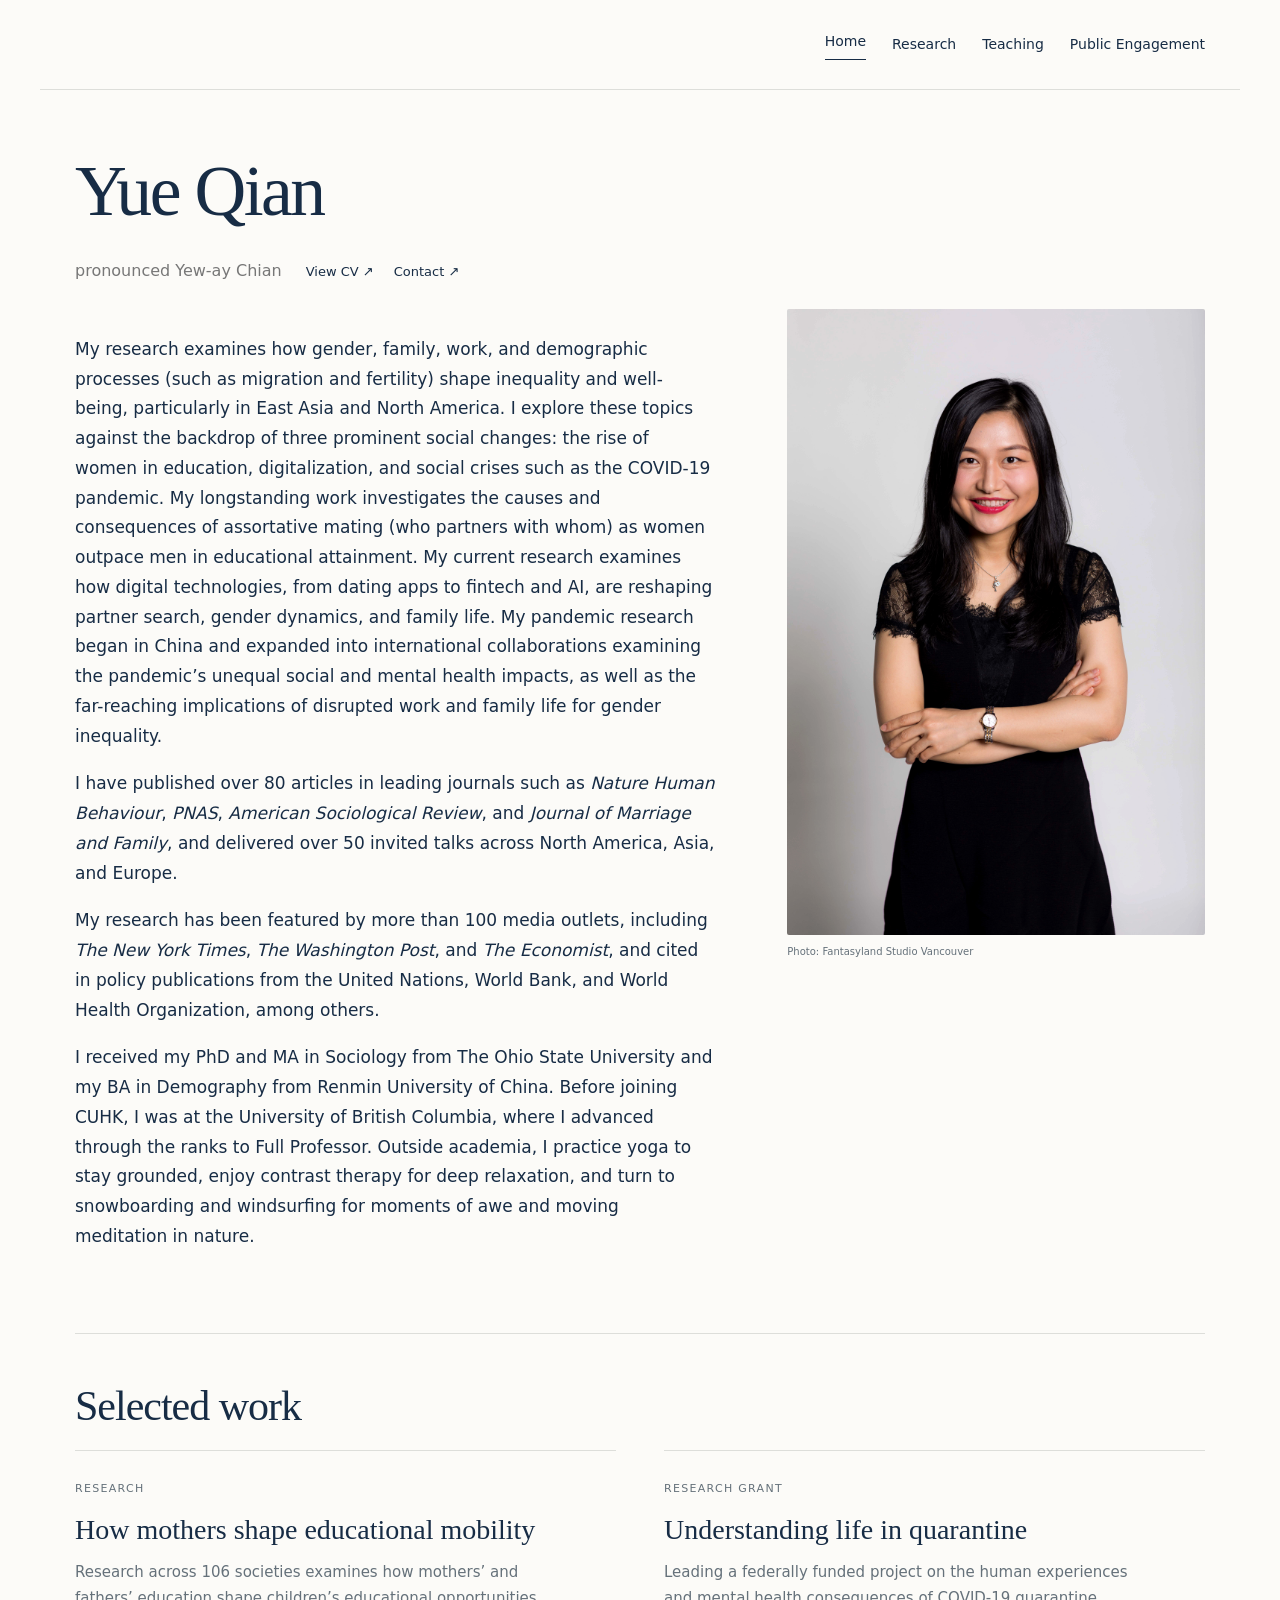
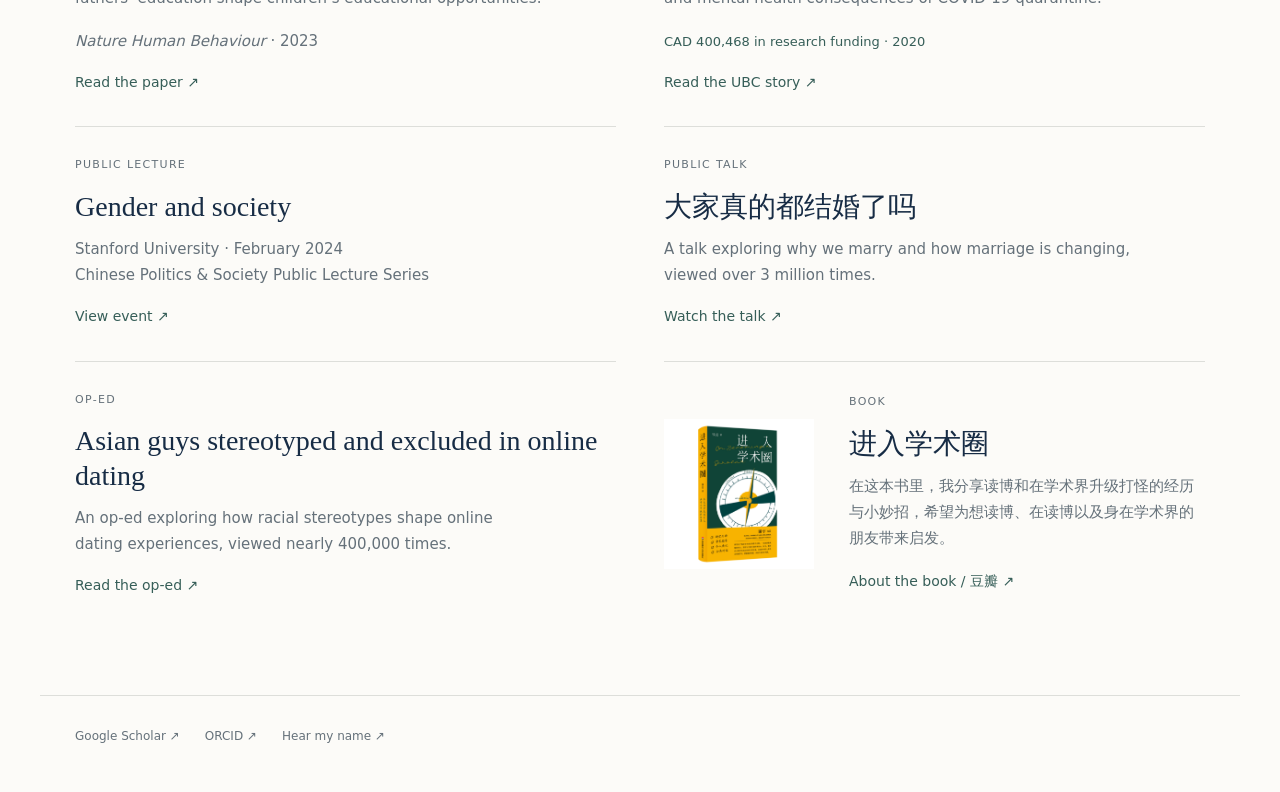
==== commit 0ab83c6a: "Move CV and contact beside pronunciation" ====
--- a/index.html
+++ b/index.html
@@ -3,4 +3,4 @@
 /* Align the portrait with the complete introduction on desktop. */
 @media(min-width:701px){.hero{align-items:stretch}.hero>div{padding-top:0}.hero h1{margin-top:0}.hero .portrait{display:flex;flex-direction:column;min-height:0}.hero .portrait img{flex:1 1 0;height:0;min-height:440px;max-height:none;width:100%;object-fit:cover;object-position:center 25%}.hero .portrait figcaption{flex:none}}
 @media(max-width:700px){.hero{grid-template-columns:1fr;gap:30px}.hero .portrait{max-width:350px}.hero .portrait img{height:auto;max-height:440px;object-fit:cover}}
-</style><style>h2.section-title{font-family:Georgia,'Times New Roman',serif;font-weight:400;font-size:clamp(30px,3.3vw,42px)!important;line-height:1.15!important;letter-spacing:-1px;margin:0 0 20px!important;text-transform:none}</style><style>main h1.page-title{font-family:Georgia,'Times New Roman',serif!important;font-weight:400!important;font-size:clamp(46px,5.6vw,78px)!important;line-height:1.15!important;letter-spacing:-2.5px!important;margin:0 0 25px!important}@media(max-width:640px){main h1.page-title{font-size:47px!important;letter-spacing:-1.5px!important}}</style><style>.hero{align-items:start;row-gap:0}.hero>.home-title{grid-column:1;grid-row:1}.hero>.home-bio{grid-column:1;grid-row:2;padding-top:0}.hero>.portrait{grid-column:2;grid-row:2;align-self:start;display:block;margin:0;min-height:0}.hero .portrait img{display:block;flex:none;width:100%;height:auto;min-height:0;max-height:none;object-fit:contain;aspect-ratio:auto}@media(max-width:700px){.hero>.home-title{grid-column:1;grid-row:1}.hero>.home-bio{grid-column:1;grid-row:2}.hero>.portrait{grid-column:1;grid-row:3;margin-top:30px;max-width:350px}.hero .portrait img{height:auto;max-height:none}}</style></head><body><a class="skip" href="#main">Skip to content</a><header class="home-header"><nav aria-label="Main navigation"><a href="index.html" aria-current="page">Home</a><a href="research.html">Research</a><a href="teaching.html">Teaching</a><a href="public-sociology.html">Public Engagement</a></nav></header><main id="main"><section class="hero"><div class="home-title"><h1 class="page-title">Yue Qian</h1><p style="color:#777;font-size:1rem;margin-top:0;margin-bottom:1.5rem;">pronounced Yew-ay Chian</p></div><div class="home-bio"><div class="landing-bio"><p>My research examines how gender, family, work, and demographic processes (such as migration and fertility) shape inequality and well-being, particularly in East Asia and North America. I explore these topics against the backdrop of three prominent social changes: the rise of women in education, digitalization, and social crises such as the COVID-19 pandemic. My longstanding work investigates the causes and consequences of assortative mating (who partners with whom) as women outpace men in educational attainment. My current research examines how digital technologies, from dating apps to fintech and AI, are reshaping partner search, gender dynamics, and family life. My pandemic research began in China and expanded into international collaborations examining the pandemic’s unequal social and mental health impacts, as well as the far-reaching implications of disrupted work and family life for gender inequality.</p><p>I have published over 80 articles in leading journals such as <em>Nature Human Behaviour</em>, <em>PNAS</em>, <em>American Sociological Review</em>, and <em>Journal of Marriage and Family</em>, and delivered over 50 invited talks across North America, Asia, and Europe.</p><p>My research has been featured by more than 100 media outlets, including <em>The New York Times</em>, <em>The Washington Post</em>, and <em>The Economist</em>, and cited in policy publications from the United Nations, World Bank, and World Health Organization, among others.</p><p>I received my PhD and MA in Sociology from The Ohio State University and my BA in Demography from Renmin University of China. Before joining CUHK, I was at the University of British Columbia, where I advanced through the ranks to Full Professor. Outside academia, I practice yoga to stay grounded, enjoy contrast therapy for deep relaxation, and turn to snowboarding and windsurfing for moments of awe and moving meditation in nature.</p></div><div class="profile-links"><a href="assets/documents/cv.pdf?v=ddb2f9f8635e">View CV ↗</a><a href="mailto:yueqian@cuhk.edu.hk">Contact ↗</a></div></div><figure class="portrait"><img src="assets/images/profile/portrait.jpg?v=20261008" width="4480" height="6720" alt="Portrait of Yue Qian"><figcaption>Photo: Fantasyland Studio Vancouver</figcaption></figure></section><section class="selected-work" aria-labelledby="selected-work-title"><h2 id="selected-work-title" class="section-title">Selected work</h2><div class="work-grid"><article class="work"><p class="kind">Research</p><h3><a href="https://www.nature.com/articles/s41562-023-01545-5">How mothers shape educational mobility</a></h3><p>Research across 106 societies examines how mothers’ and fathers’ education shape children’s educational opportunities.</p><p><em>Nature Human Behaviour</em> · 2023</p><a class="work-link" href="https://www.nature.com/articles/s41562-023-01545-5">Read the paper ↗</a></article><article class="work"><p class="kind">Research grant</p><h3>Understanding life in quarantine</h3><p>Leading a federally funded project on the human experiences and mental health consequences of COVID-19 quarantine.</p><p class="reach">CAD 400,468 in research funding · 2020</p><a class="work-link" href="https://news.ubc.ca/2020/03/ubc-researchers-get-funding-to-help-in-global-response-to-covid-19/">Read the UBC story ↗</a></article><article class="work"><p class="kind">Public lecture</p><h3>Gender and society</h3><p>Stanford University · February 2024<br>Chinese Politics &amp; Society Public Lecture Series</p><a class="work-link" href="https://sccei.fsi.stanford.edu/events/gender-and-society-part-chinese-politics-society-public-lecture-series">View event ↗</a></article><article class="work"><p class="kind">Public talk</p><h3 lang="zh">大家真的都结婚了吗</h3><p>A talk exploring why we marry and how marriage is changing, viewed over 3 million times.</p><a class="work-link" href="https://v.qq.com/x/page/u06420a0l9p.html">Watch the talk ↗</a></article><article class="work"><p class="kind">Op-ed</p><h3><a href="https://theconversation.com/asian-guys-stereotyped-and-excluded-in-online-dating-130855">Asian guys stereotyped and excluded in online dating</a></h3><p>An op-ed exploring how racial stereotypes shape online dating experiences, viewed nearly 400,000 times.</p><a class="work-link" href="https://theconversation.com/asian-guys-stereotyped-and-excluded-in-online-dating-130855">Read the op-ed ↗</a></article><article class="work work-book"><img src="assets/images/book/book-cover.jpg" alt="Cover of 进入学术圈" width="2598" height="2598"><div><p class="kind">Book</p><h3 lang="zh">进入学术圈</h3><p lang="zh">在这本书里，我分享读博和在学术界升级打怪的经历与小妙招，希望为想读博、在读博以及身在学术界的朋友带来启发。</p><a class="work-link" href="https://book.douban.com/subject/37821623/">About the book / 豆瓣 ↗</a></div></article></div></section></main><footer><div><a href="https://scholar.google.com/citations?user=iR2fdtQAAAAJ&hl=en">Google Scholar ↗</a><a href="https://orcid.org/0000-0003-2120-5403">ORCID ↗</a><a href="https://namedrop.io/yueqian">Hear my name ↗</a></div></footer></body></html>+</style><style>h2.section-title{font-family:Georgia,'Times New Roman',serif;font-weight:400;font-size:clamp(30px,3.3vw,42px)!important;line-height:1.15!important;letter-spacing:-1px;margin:0 0 20px!important;text-transform:none}</style><style>main h1.page-title{font-family:Georgia,'Times New Roman',serif!important;font-weight:400!important;font-size:clamp(46px,5.6vw,78px)!important;line-height:1.15!important;letter-spacing:-2.5px!important;margin:0 0 25px!important}@media(max-width:640px){main h1.page-title{font-size:47px!important;letter-spacing:-1.5px!important}}</style><style>.hero{align-items:start;row-gap:0}.hero>.home-title{grid-column:1;grid-row:1}.hero>.home-bio{grid-column:1;grid-row:2;padding-top:0}.hero>.portrait{grid-column:2;grid-row:2;align-self:start;display:block;margin:0;min-height:0}.hero .portrait img{display:block;flex:none;width:100%;height:auto;min-height:0;max-height:none;object-fit:contain;aspect-ratio:auto}@media(max-width:700px){.hero>.home-title{grid-column:1;grid-row:1}.hero>.home-bio{grid-column:1;grid-row:2}.hero>.portrait{grid-column:1;grid-row:3;margin-top:30px;max-width:350px}.hero .portrait img{height:auto;max-height:none}}</style><style>.home-meta{display:flex;align-items:baseline;flex-wrap:wrap;gap:8px 24px;margin-bottom:1.5rem}.home-meta>p{margin:0!important}.home-meta .profile-links{display:flex;align-items:baseline;gap:20px;margin:0;padding:0}</style></head><body><a class="skip" href="#main">Skip to content</a><header class="home-header"><nav aria-label="Main navigation"><a href="index.html" aria-current="page">Home</a><a href="research.html">Research</a><a href="teaching.html">Teaching</a><a href="public-sociology.html">Public Engagement</a></nav></header><main id="main"><section class="hero"><div class="home-title"><h1 class="page-title">Yue Qian</h1><div class="home-meta"><p style="color:#777;font-size:1rem;margin-top:0;margin-bottom:1.5rem;">pronounced Yew-ay Chian</p><div class="profile-links"><a href="assets/documents/cv.pdf?v=ddb2f9f8635e">View CV ↗</a><a href="mailto:yueqian@cuhk.edu.hk">Contact ↗</a></div></div></div><div class="home-bio"><div class="landing-bio"><p>My research examines how gender, family, work, and demographic processes (such as migration and fertility) shape inequality and well-being, particularly in East Asia and North America. I explore these topics against the backdrop of three prominent social changes: the rise of women in education, digitalization, and social crises such as the COVID-19 pandemic. My longstanding work investigates the causes and consequences of assortative mating (who partners with whom) as women outpace men in educational attainment. My current research examines how digital technologies, from dating apps to fintech and AI, are reshaping partner search, gender dynamics, and family life. My pandemic research began in China and expanded into international collaborations examining the pandemic’s unequal social and mental health impacts, as well as the far-reaching implications of disrupted work and family life for gender inequality.</p><p>I have published over 80 articles in leading journals such as <em>Nature Human Behaviour</em>, <em>PNAS</em>, <em>American Sociological Review</em>, and <em>Journal of Marriage and Family</em>, and delivered over 50 invited talks across North America, Asia, and Europe.</p><p>My research has been featured by more than 100 media outlets, including <em>The New York Times</em>, <em>The Washington Post</em>, and <em>The Economist</em>, and cited in policy publications from the United Nations, World Bank, and World Health Organization, among others.</p><p>I received my PhD and MA in Sociology from The Ohio State University and my BA in Demography from Renmin University of China. Before joining CUHK, I was at the University of British Columbia, where I advanced through the ranks to Full Professor. Outside academia, I practice yoga to stay grounded, enjoy contrast therapy for deep relaxation, and turn to snowboarding and windsurfing for moments of awe and moving meditation in nature.</p></div></div><figure class="portrait"><img src="assets/images/profile/portrait.jpg?v=20261008" width="4480" height="6720" alt="Portrait of Yue Qian"><figcaption>Photo: Fantasyland Studio Vancouver</figcaption></figure></section><section class="selected-work" aria-labelledby="selected-work-title"><h2 id="selected-work-title" class="section-title">Selected work</h2><div class="work-grid"><article class="work"><p class="kind">Research</p><h3><a href="https://www.nature.com/articles/s41562-023-01545-5">How mothers shape educational mobility</a></h3><p>Research across 106 societies examines how mothers’ and fathers’ education shape children’s educational opportunities.</p><p><em>Nature Human Behaviour</em> · 2023</p><a class="work-link" href="https://www.nature.com/articles/s41562-023-01545-5">Read the paper ↗</a></article><article class="work"><p class="kind">Research grant</p><h3>Understanding life in quarantine</h3><p>Leading a federally funded project on the human experiences and mental health consequences of COVID-19 quarantine.</p><p class="reach">CAD 400,468 in research funding · 2020</p><a class="work-link" href="https://news.ubc.ca/2020/03/ubc-researchers-get-funding-to-help-in-global-response-to-covid-19/">Read the UBC story ↗</a></article><article class="work"><p class="kind">Public lecture</p><h3>Gender and society</h3><p>Stanford University · February 2024<br>Chinese Politics &amp; Society Public Lecture Series</p><a class="work-link" href="https://sccei.fsi.stanford.edu/events/gender-and-society-part-chinese-politics-society-public-lecture-series">View event ↗</a></article><article class="work"><p class="kind">Public talk</p><h3 lang="zh">大家真的都结婚了吗</h3><p>A talk exploring why we marry and how marriage is changing, viewed over 3 million times.</p><a class="work-link" href="https://v.qq.com/x/page/u06420a0l9p.html">Watch the talk ↗</a></article><article class="work"><p class="kind">Op-ed</p><h3><a href="https://theconversation.com/asian-guys-stereotyped-and-excluded-in-online-dating-130855">Asian guys stereotyped and excluded in online dating</a></h3><p>An op-ed exploring how racial stereotypes shape online dating experiences, viewed nearly 400,000 times.</p><a class="work-link" href="https://theconversation.com/asian-guys-stereotyped-and-excluded-in-online-dating-130855">Read the op-ed ↗</a></article><article class="work work-book"><img src="assets/images/book/book-cover.jpg" alt="Cover of 进入学术圈" width="2598" height="2598"><div><p class="kind">Book</p><h3 lang="zh">进入学术圈</h3><p lang="zh">在这本书里，我分享读博和在学术界升级打怪的经历与小妙招，希望为想读博、在读博以及身在学术界的朋友带来启发。</p><a class="work-link" href="https://book.douban.com/subject/37821623/">About the book / 豆瓣 ↗</a></div></article></div></section></main><footer><div><a href="https://scholar.google.com/citations?user=iR2fdtQAAAAJ&hl=en">Google Scholar ↗</a><a href="https://orcid.org/0000-0003-2120-5403">ORCID ↗</a><a href="https://namedrop.io/yueqian">Hear my name ↗</a></div></footer></body></html>
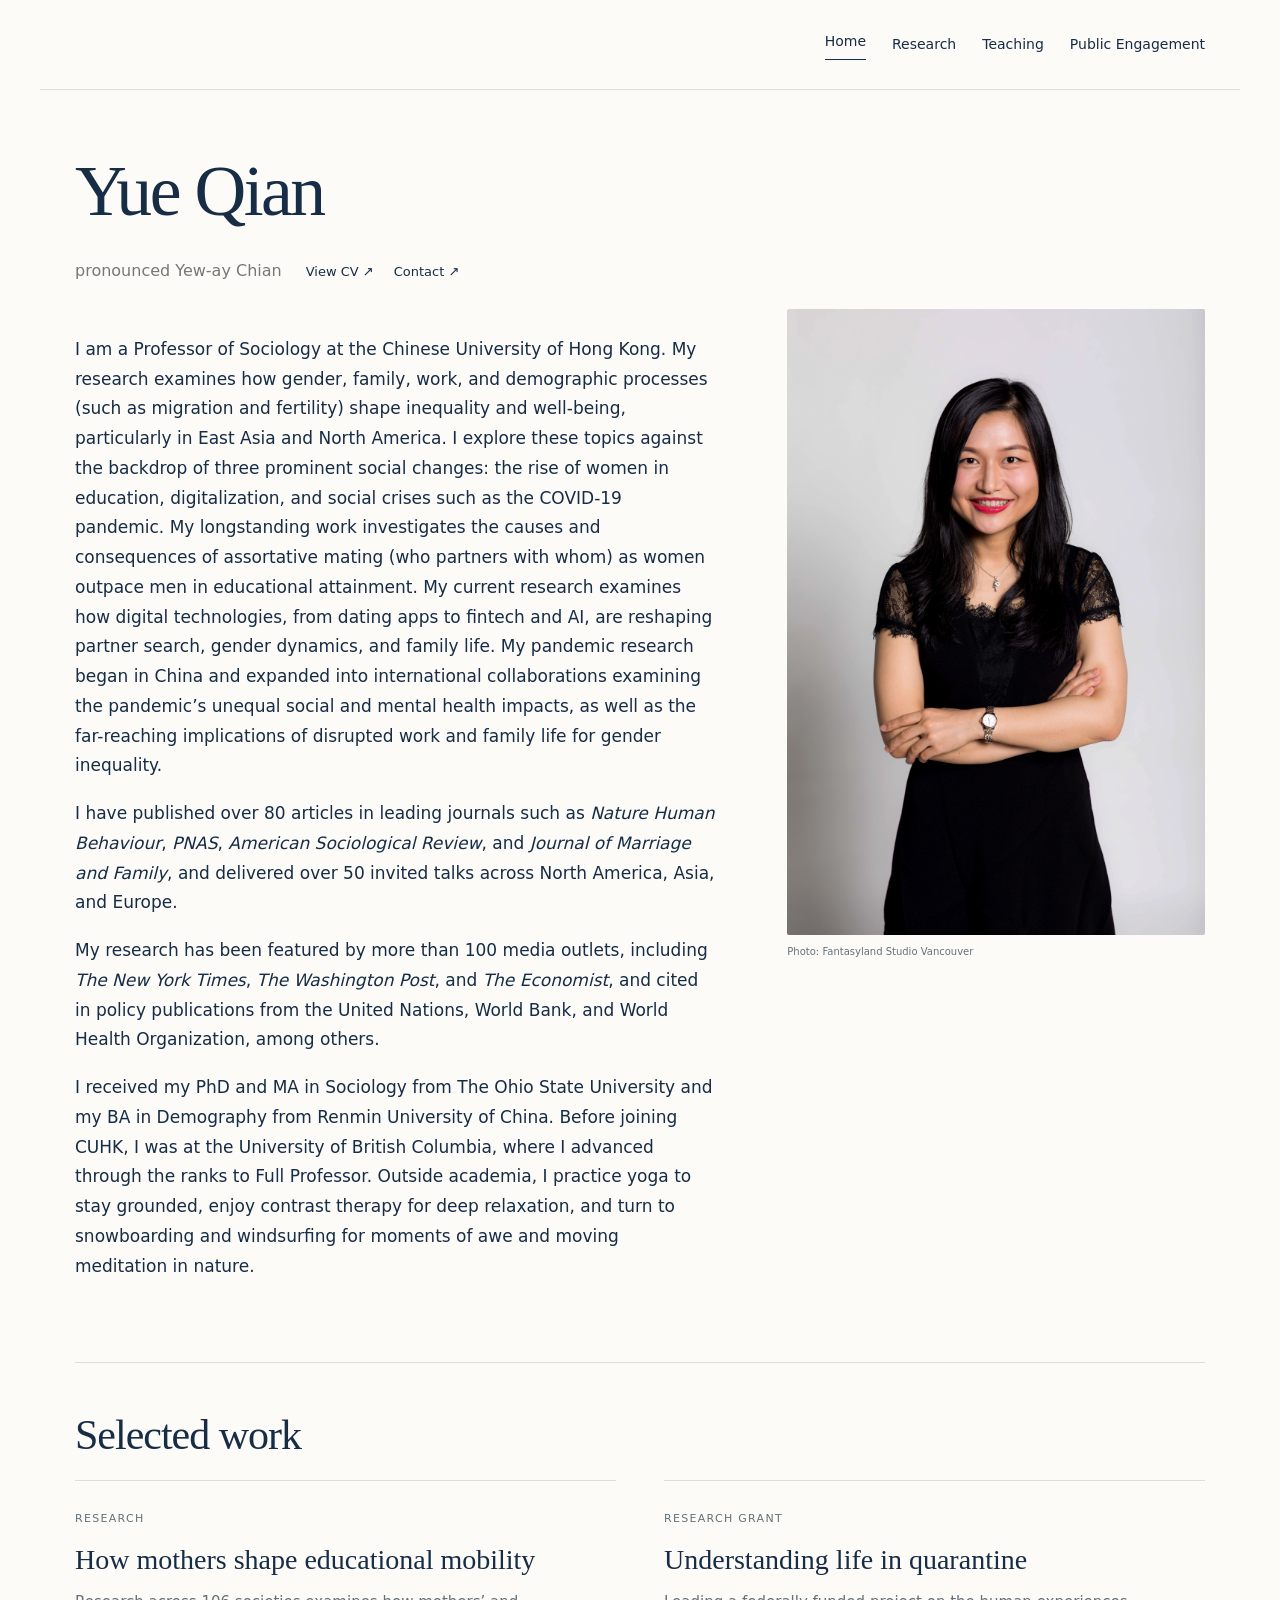
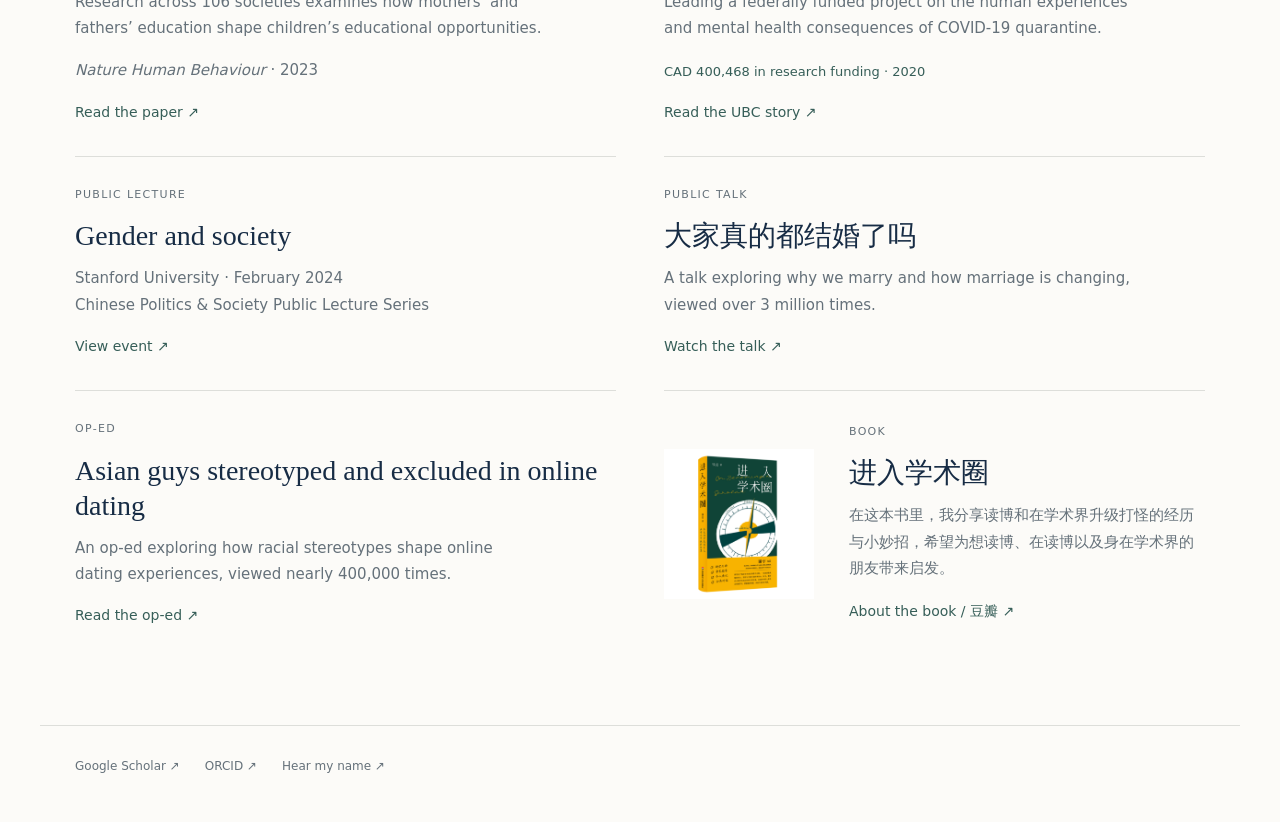
==== commit c0e67299: "Add CUHK professorship as opening bio sentence" ====
--- a/index.html
+++ b/index.html
@@ -3,4 +3,4 @@
 /* Align the portrait with the complete introduction on desktop. */
 @media(min-width:701px){.hero{align-items:stretch}.hero>div{padding-top:0}.hero h1{margin-top:0}.hero .portrait{display:flex;flex-direction:column;min-height:0}.hero .portrait img{flex:1 1 0;height:0;min-height:440px;max-height:none;width:100%;object-fit:cover;object-position:center 25%}.hero .portrait figcaption{flex:none}}
 @media(max-width:700px){.hero{grid-template-columns:1fr;gap:30px}.hero .portrait{max-width:350px}.hero .portrait img{height:auto;max-height:440px;object-fit:cover}}
-</style><style>h2.section-title{font-family:Georgia,'Times New Roman',serif;font-weight:400;font-size:clamp(30px,3.3vw,42px)!important;line-height:1.15!important;letter-spacing:-1px;margin:0 0 20px!important;text-transform:none}</style><style>main h1.page-title{font-family:Georgia,'Times New Roman',serif!important;font-weight:400!important;font-size:clamp(46px,5.6vw,78px)!important;line-height:1.15!important;letter-spacing:-2.5px!important;margin:0 0 25px!important}@media(max-width:640px){main h1.page-title{font-size:47px!important;letter-spacing:-1.5px!important}}</style><style>.hero{align-items:start;row-gap:0}.hero>.home-title{grid-column:1;grid-row:1}.hero>.home-bio{grid-column:1;grid-row:2;padding-top:0}.hero>.portrait{grid-column:2;grid-row:2;align-self:start;display:block;margin:0;min-height:0}.hero .portrait img{display:block;flex:none;width:100%;height:auto;min-height:0;max-height:none;object-fit:contain;aspect-ratio:auto}@media(max-width:700px){.hero>.home-title{grid-column:1;grid-row:1}.hero>.home-bio{grid-column:1;grid-row:2}.hero>.portrait{grid-column:1;grid-row:3;margin-top:30px;max-width:350px}.hero .portrait img{height:auto;max-height:none}}</style><style>.home-meta{display:flex;align-items:baseline;flex-wrap:wrap;gap:8px 24px;margin-bottom:1.5rem}.home-meta>p{margin:0!important}.home-meta .profile-links{display:flex;align-items:baseline;gap:20px;margin:0;padding:0}</style></head><body><a class="skip" href="#main">Skip to content</a><header class="home-header"><nav aria-label="Main navigation"><a href="index.html" aria-current="page">Home</a><a href="research.html">Research</a><a href="teaching.html">Teaching</a><a href="public-sociology.html">Public Engagement</a></nav></header><main id="main"><section class="hero"><div class="home-title"><h1 class="page-title">Yue Qian</h1><div class="home-meta"><p style="color:#777;font-size:1rem;margin-top:0;margin-bottom:1.5rem;">pronounced Yew-ay Chian</p><div class="profile-links"><a href="assets/documents/cv.pdf?v=ddb2f9f8635e">View CV ↗</a><a href="mailto:yueqian@cuhk.edu.hk">Contact ↗</a></div></div></div><div class="home-bio"><div class="landing-bio"><p>My research examines how gender, family, work, and demographic processes (such as migration and fertility) shape inequality and well-being, particularly in East Asia and North America. I explore these topics against the backdrop of three prominent social changes: the rise of women in education, digitalization, and social crises such as the COVID-19 pandemic. My longstanding work investigates the causes and consequences of assortative mating (who partners with whom) as women outpace men in educational attainment. My current research examines how digital technologies, from dating apps to fintech and AI, are reshaping partner search, gender dynamics, and family life. My pandemic research began in China and expanded into international collaborations examining the pandemic’s unequal social and mental health impacts, as well as the far-reaching implications of disrupted work and family life for gender inequality.</p><p>I have published over 80 articles in leading journals such as <em>Nature Human Behaviour</em>, <em>PNAS</em>, <em>American Sociological Review</em>, and <em>Journal of Marriage and Family</em>, and delivered over 50 invited talks across North America, Asia, and Europe.</p><p>My research has been featured by more than 100 media outlets, including <em>The New York Times</em>, <em>The Washington Post</em>, and <em>The Economist</em>, and cited in policy publications from the United Nations, World Bank, and World Health Organization, among others.</p><p>I received my PhD and MA in Sociology from The Ohio State University and my BA in Demography from Renmin University of China. Before joining CUHK, I was at the University of British Columbia, where I advanced through the ranks to Full Professor. Outside academia, I practice yoga to stay grounded, enjoy contrast therapy for deep relaxation, and turn to snowboarding and windsurfing for moments of awe and moving meditation in nature.</p></div></div><figure class="portrait"><img src="assets/images/profile/portrait.jpg?v=20261008" width="4480" height="6720" alt="Portrait of Yue Qian"><figcaption>Photo: Fantasyland Studio Vancouver</figcaption></figure></section><section class="selected-work" aria-labelledby="selected-work-title"><h2 id="selected-work-title" class="section-title">Selected work</h2><div class="work-grid"><article class="work"><p class="kind">Research</p><h3><a href="https://www.nature.com/articles/s41562-023-01545-5">How mothers shape educational mobility</a></h3><p>Research across 106 societies examines how mothers’ and fathers’ education shape children’s educational opportunities.</p><p><em>Nature Human Behaviour</em> · 2023</p><a class="work-link" href="https://www.nature.com/articles/s41562-023-01545-5">Read the paper ↗</a></article><article class="work"><p class="kind">Research grant</p><h3>Understanding life in quarantine</h3><p>Leading a federally funded project on the human experiences and mental health consequences of COVID-19 quarantine.</p><p class="reach">CAD 400,468 in research funding · 2020</p><a class="work-link" href="https://news.ubc.ca/2020/03/ubc-researchers-get-funding-to-help-in-global-response-to-covid-19/">Read the UBC story ↗</a></article><article class="work"><p class="kind">Public lecture</p><h3>Gender and society</h3><p>Stanford University · February 2024<br>Chinese Politics &amp; Society Public Lecture Series</p><a class="work-link" href="https://sccei.fsi.stanford.edu/events/gender-and-society-part-chinese-politics-society-public-lecture-series">View event ↗</a></article><article class="work"><p class="kind">Public talk</p><h3 lang="zh">大家真的都结婚了吗</h3><p>A talk exploring why we marry and how marriage is changing, viewed over 3 million times.</p><a class="work-link" href="https://v.qq.com/x/page/u06420a0l9p.html">Watch the talk ↗</a></article><article class="work"><p class="kind">Op-ed</p><h3><a href="https://theconversation.com/asian-guys-stereotyped-and-excluded-in-online-dating-130855">Asian guys stereotyped and excluded in online dating</a></h3><p>An op-ed exploring how racial stereotypes shape online dating experiences, viewed nearly 400,000 times.</p><a class="work-link" href="https://theconversation.com/asian-guys-stereotyped-and-excluded-in-online-dating-130855">Read the op-ed ↗</a></article><article class="work work-book"><img src="assets/images/book/book-cover.jpg" alt="Cover of 进入学术圈" width="2598" height="2598"><div><p class="kind">Book</p><h3 lang="zh">进入学术圈</h3><p lang="zh">在这本书里，我分享读博和在学术界升级打怪的经历与小妙招，希望为想读博、在读博以及身在学术界的朋友带来启发。</p><a class="work-link" href="https://book.douban.com/subject/37821623/">About the book / 豆瓣 ↗</a></div></article></div></section></main><footer><div><a href="https://scholar.google.com/citations?user=iR2fdtQAAAAJ&hl=en">Google Scholar ↗</a><a href="https://orcid.org/0000-0003-2120-5403">ORCID ↗</a><a href="https://namedrop.io/yueqian">Hear my name ↗</a></div></footer></body></html>+</style><style>h2.section-title{font-family:Georgia,'Times New Roman',serif;font-weight:400;font-size:clamp(30px,3.3vw,42px)!important;line-height:1.15!important;letter-spacing:-1px;margin:0 0 20px!important;text-transform:none}</style><style>main h1.page-title{font-family:Georgia,'Times New Roman',serif!important;font-weight:400!important;font-size:clamp(46px,5.6vw,78px)!important;line-height:1.15!important;letter-spacing:-2.5px!important;margin:0 0 25px!important}@media(max-width:640px){main h1.page-title{font-size:47px!important;letter-spacing:-1.5px!important}}</style><style>.hero{align-items:start;row-gap:0}.hero>.home-title{grid-column:1;grid-row:1}.hero>.home-bio{grid-column:1;grid-row:2;padding-top:0}.hero>.portrait{grid-column:2;grid-row:2;align-self:start;display:block;margin:0;min-height:0}.hero .portrait img{display:block;flex:none;width:100%;height:auto;min-height:0;max-height:none;object-fit:contain;aspect-ratio:auto}@media(max-width:700px){.hero>.home-title{grid-column:1;grid-row:1}.hero>.home-bio{grid-column:1;grid-row:2}.hero>.portrait{grid-column:1;grid-row:3;margin-top:30px;max-width:350px}.hero .portrait img{height:auto;max-height:none}}</style><style>.home-meta{display:flex;align-items:baseline;flex-wrap:wrap;gap:8px 24px;margin-bottom:1.5rem}.home-meta>p{margin:0!important}.home-meta .profile-links{display:flex;align-items:baseline;gap:20px;margin:0;padding:0}</style></head><body><a class="skip" href="#main">Skip to content</a><header class="home-header"><nav aria-label="Main navigation"><a href="index.html" aria-current="page">Home</a><a href="research.html">Research</a><a href="teaching.html">Teaching</a><a href="public-sociology.html">Public Engagement</a></nav></header><main id="main"><section class="hero"><div class="home-title"><h1 class="page-title">Yue Qian</h1><div class="home-meta"><p style="color:#777;font-size:1rem;margin-top:0;margin-bottom:1.5rem;">pronounced Yew-ay Chian</p><div class="profile-links"><a href="assets/documents/cv.pdf?v=ddb2f9f8635e">View CV ↗</a><a href="mailto:yueqian@cuhk.edu.hk">Contact ↗</a></div></div></div><div class="home-bio"><div class="landing-bio"><p>I am a Professor of Sociology at the Chinese University of Hong Kong. My research examines how gender, family, work, and demographic processes (such as migration and fertility) shape inequality and well-being, particularly in East Asia and North America. I explore these topics against the backdrop of three prominent social changes: the rise of women in education, digitalization, and social crises such as the COVID-19 pandemic. My longstanding work investigates the causes and consequences of assortative mating (who partners with whom) as women outpace men in educational attainment. My current research examines how digital technologies, from dating apps to fintech and AI, are reshaping partner search, gender dynamics, and family life. My pandemic research began in China and expanded into international collaborations examining the pandemic’s unequal social and mental health impacts, as well as the far-reaching implications of disrupted work and family life for gender inequality.</p><p>I have published over 80 articles in leading journals such as <em>Nature Human Behaviour</em>, <em>PNAS</em>, <em>American Sociological Review</em>, and <em>Journal of Marriage and Family</em>, and delivered over 50 invited talks across North America, Asia, and Europe.</p><p>My research has been featured by more than 100 media outlets, including <em>The New York Times</em>, <em>The Washington Post</em>, and <em>The Economist</em>, and cited in policy publications from the United Nations, World Bank, and World Health Organization, among others.</p><p>I received my PhD and MA in Sociology from The Ohio State University and my BA in Demography from Renmin University of China. Before joining CUHK, I was at the University of British Columbia, where I advanced through the ranks to Full Professor. Outside academia, I practice yoga to stay grounded, enjoy contrast therapy for deep relaxation, and turn to snowboarding and windsurfing for moments of awe and moving meditation in nature.</p></div></div><figure class="portrait"><img src="assets/images/profile/portrait.jpg?v=20261008" width="4480" height="6720" alt="Portrait of Yue Qian"><figcaption>Photo: Fantasyland Studio Vancouver</figcaption></figure></section><section class="selected-work" aria-labelledby="selected-work-title"><h2 id="selected-work-title" class="section-title">Selected work</h2><div class="work-grid"><article class="work"><p class="kind">Research</p><h3><a href="https://www.nature.com/articles/s41562-023-01545-5">How mothers shape educational mobility</a></h3><p>Research across 106 societies examines how mothers’ and fathers’ education shape children’s educational opportunities.</p><p><em>Nature Human Behaviour</em> · 2023</p><a class="work-link" href="https://www.nature.com/articles/s41562-023-01545-5">Read the paper ↗</a></article><article class="work"><p class="kind">Research grant</p><h3>Understanding life in quarantine</h3><p>Leading a federally funded project on the human experiences and mental health consequences of COVID-19 quarantine.</p><p class="reach">CAD 400,468 in research funding · 2020</p><a class="work-link" href="https://news.ubc.ca/2020/03/ubc-researchers-get-funding-to-help-in-global-response-to-covid-19/">Read the UBC story ↗</a></article><article class="work"><p class="kind">Public lecture</p><h3>Gender and society</h3><p>Stanford University · February 2024<br>Chinese Politics &amp; Society Public Lecture Series</p><a class="work-link" href="https://sccei.fsi.stanford.edu/events/gender-and-society-part-chinese-politics-society-public-lecture-series">View event ↗</a></article><article class="work"><p class="kind">Public talk</p><h3 lang="zh">大家真的都结婚了吗</h3><p>A talk exploring why we marry and how marriage is changing, viewed over 3 million times.</p><a class="work-link" href="https://v.qq.com/x/page/u06420a0l9p.html">Watch the talk ↗</a></article><article class="work"><p class="kind">Op-ed</p><h3><a href="https://theconversation.com/asian-guys-stereotyped-and-excluded-in-online-dating-130855">Asian guys stereotyped and excluded in online dating</a></h3><p>An op-ed exploring how racial stereotypes shape online dating experiences, viewed nearly 400,000 times.</p><a class="work-link" href="https://theconversation.com/asian-guys-stereotyped-and-excluded-in-online-dating-130855">Read the op-ed ↗</a></article><article class="work work-book"><img src="assets/images/book/book-cover.jpg" alt="Cover of 进入学术圈" width="2598" height="2598"><div><p class="kind">Book</p><h3 lang="zh">进入学术圈</h3><p lang="zh">在这本书里，我分享读博和在学术界升级打怪的经历与小妙招，希望为想读博、在读博以及身在学术界的朋友带来启发。</p><a class="work-link" href="https://book.douban.com/subject/37821623/">About the book / 豆瓣 ↗</a></div></article></div></section></main><footer><div><a href="https://scholar.google.com/citations?user=iR2fdtQAAAAJ&hl=en">Google Scholar ↗</a><a href="https://orcid.org/0000-0003-2120-5403">ORCID ↗</a><a href="https://namedrop.io/yueqian">Hear my name ↗</a></div></footer></body></html>
